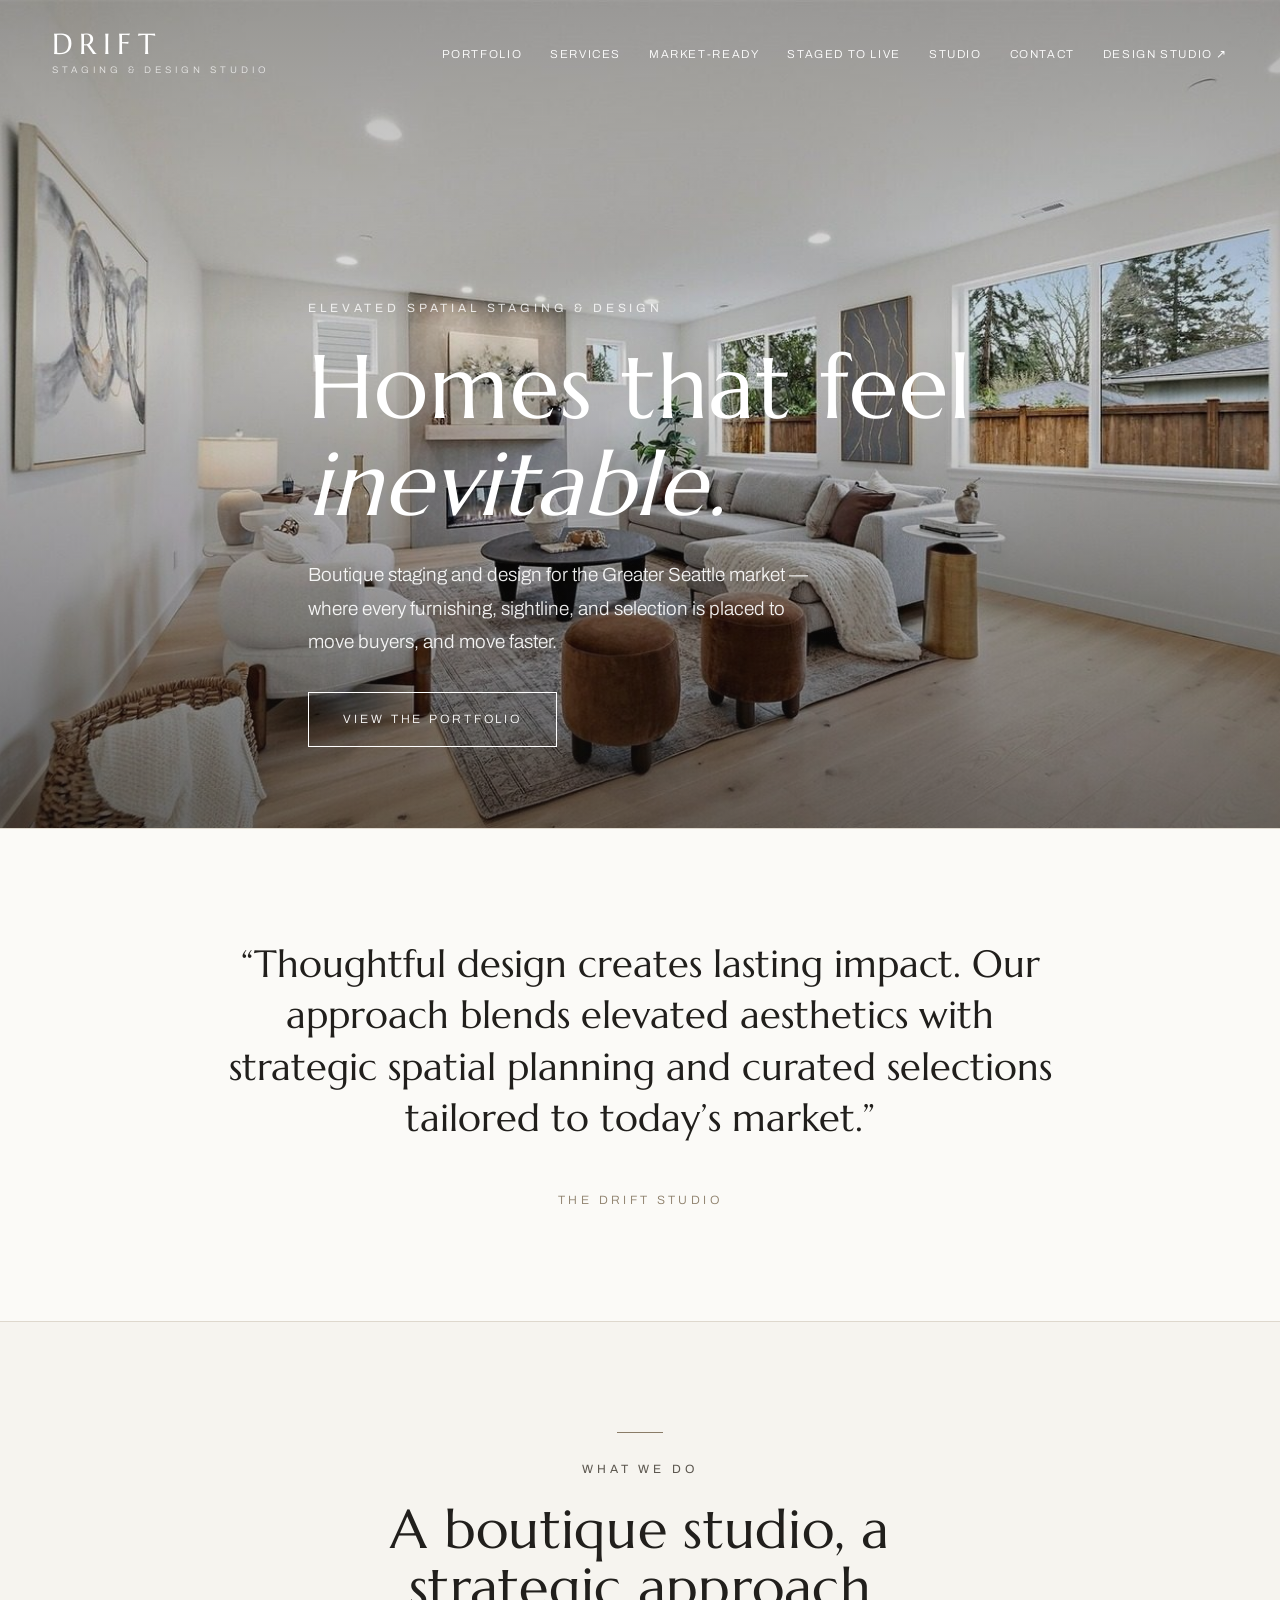
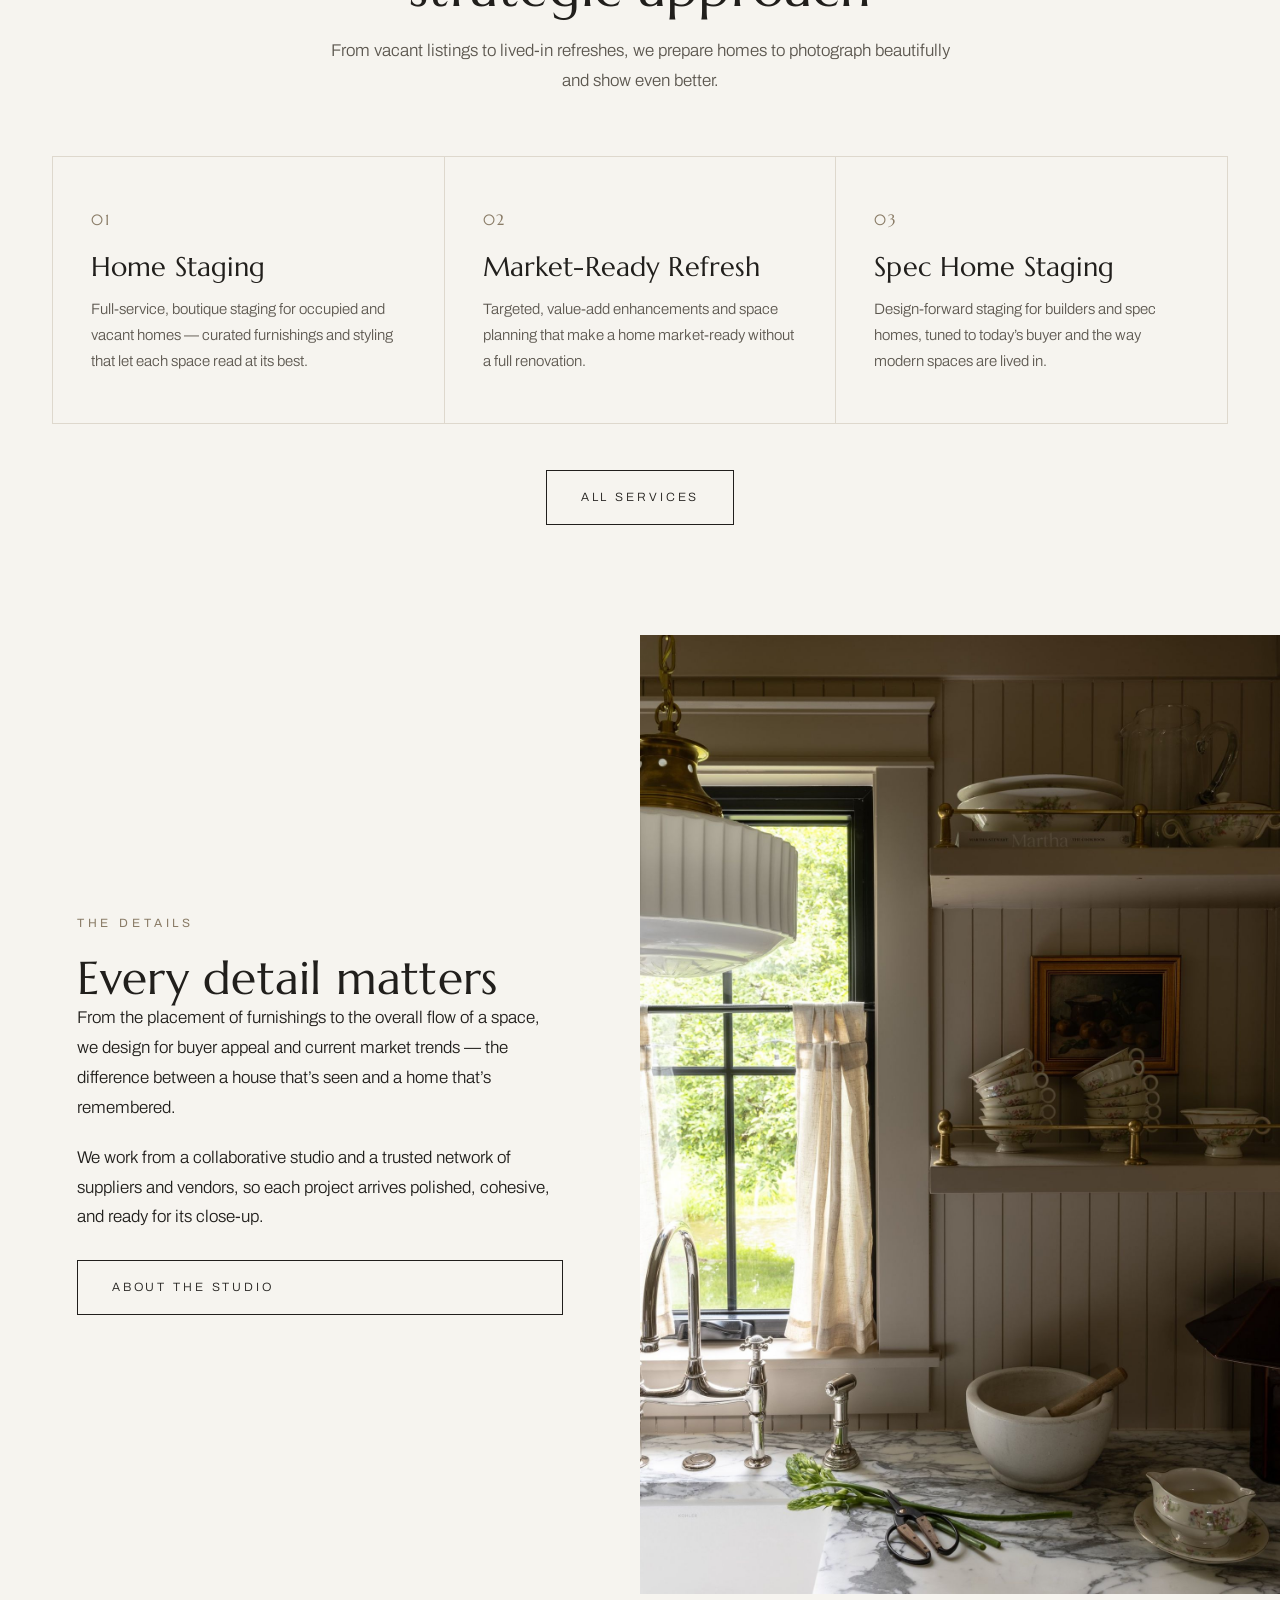
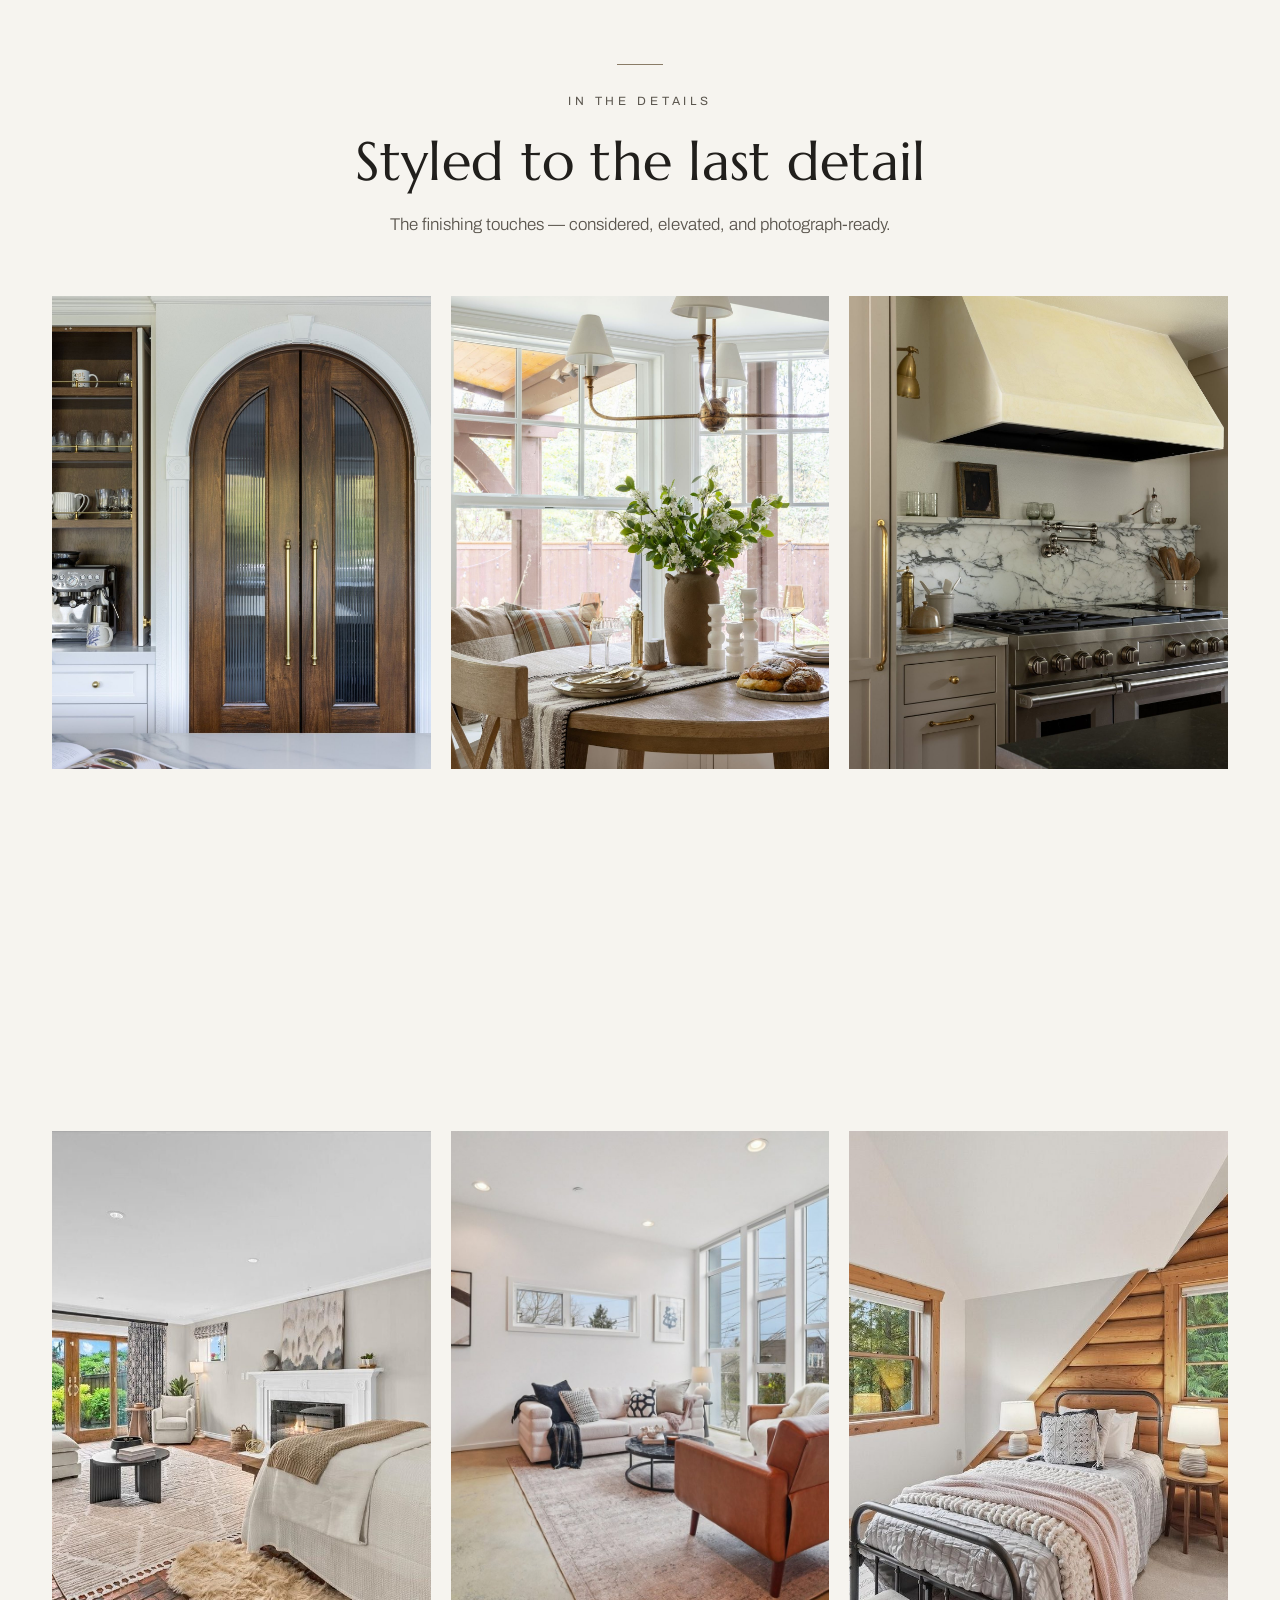
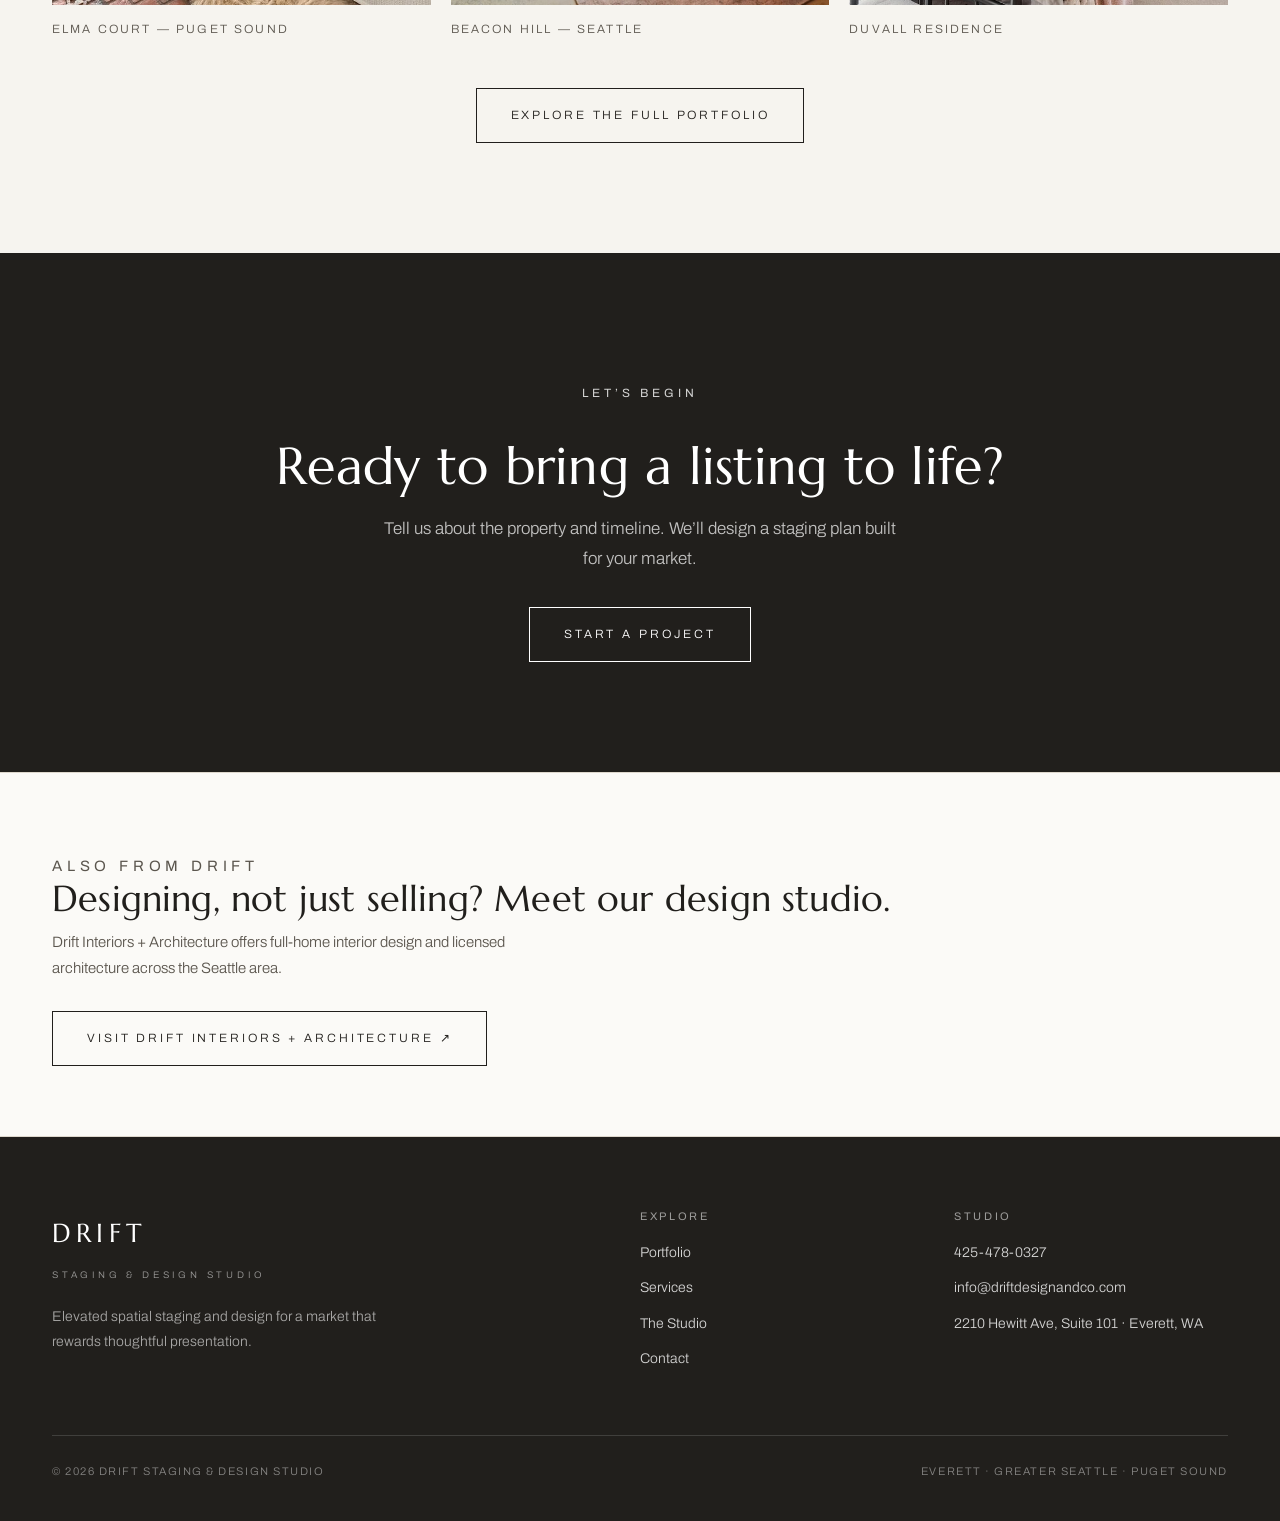
==== index.html @ a352042c "Add full staging site" ====
<!DOCTYPE html>
<html lang="en">
<head>
<meta charset="utf-8">
<meta name="viewport" content="width=device-width, initial-scale=1">
<title>Drift Staging &amp; Design Studio &mdash; Elevated Spatial Staging &amp; Design</title>
<meta name="description" content="Boutique home staging and design serving Everett, Greater Seattle, and the Puget Sound region.">
<link rel="canonical" href="https://www.driftdesignandco.com/index.html">
<meta name="robots" content="index, follow">
<meta name="author" content="Drift Staging & Design Studio">
<meta property="og:type" content="website">
<meta property="og:site_name" content="Drift Staging & Design Studio">
<meta property="og:title" content="Drift Staging &amp; Design Studio &mdash; Elevated Spatial Staging &amp; Design">
<meta property="og:description" content="Boutique home staging and design serving Everett, Greater Seattle, and the Puget Sound region.">
<meta property="og:url" content="https://www.driftdesignandco.com/index.html">
<meta property="og:image" content="https://www.driftdesignandco.com/assets/img/portfolio/84th-ave/84th-ave-01.jpg">
<meta name="twitter:card" content="summary_large_image">
<meta name="twitter:title" content="Drift Staging &amp; Design Studio &mdash; Elevated Spatial Staging &amp; Design">
<meta name="twitter:description" content="Boutique home staging and design serving Everett, Greater Seattle, and the Puget Sound region.">
<meta name="twitter:image" content="https://www.driftdesignandco.com/assets/img/portfolio/84th-ave/84th-ave-01.jpg">
<meta name="theme-color" content="#211f1c">
<script type="application/ld+json">{"@context":"https://schema.org","@type":"ProfessionalService","name":"Drift Staging & Design Studio","alternateName":"Drift Staging","description":"Boutique home staging and market-ready design serving Everett, Greater Seattle, and the Puget Sound region.","image":"https://www.driftdesignandco.com/assets/img/portfolio/84th-ave/84th-ave-01.jpg","@id":"https://www.driftdesignandco.com","url":"https://www.driftdesignandco.com","telephone":"+1-425-478-0327","email":"info@driftdesignandco.com","address":{"@type":"PostalAddress","streetAddress":"2210 Hewitt Ave, Suite 101","addressLocality":"Everett","addressRegion":"WA","postalCode":"98201","addressCountry":"US"},"areaServed":["Everett","Seattle","Bellevue","Snohomish County","King County","Puget Sound"],"knowsAbout":["home staging","vacant staging","occupied staging","spec home staging","market-ready refresh","real estate staging"],"priceRange":"$$"}</script>
<link rel="preconnect" href="https://fonts.googleapis.com"><link rel="preconnect" href="https://fonts.gstatic.com" crossorigin><link href="https://fonts.googleapis.com/css2?family=Marcellus&family=Archivo:wght@300;400;500;600&display=swap" rel="stylesheet">
<link rel="stylesheet" href="assets/css/style.css">
</head>
<body>
<header class="site-header on-dark">
  <div class="wrap">
    <a class="brand" href="index.html">
      <span class="mark">Drift</span>
      <span class="sub">Staging &amp; Design Studio</span>
    </a>
    <button class="nav-toggle" onclick="document.querySelector('nav.main').classList.toggle('show')">Menu</button>
    <nav class="main">
      <a href="portfolio.html">Portfolio</a>
      <a href="services.html">Services</a>
      <a href="market-ready.html">Market-Ready</a>
      <a href="staged-to-live.html">Staged to Live</a>
      <a href="about.html">Studio</a>
      <a href="contact.html">Contact</a>
      <a href="https://www.drift-ia.com" target="_blank" rel="noopener">Design Studio &nearr;</a>
    </nav>
  </div>
</header>

<section class="hero">
  <div class="bg"><img src="assets/img/portfolio/84th-ave/84th-ave-01.jpg" alt="Elevated staged living room"></div>
  <div class="wrap inner">
    <p class="eyebrow light reveal">Elevated Spatial Staging &amp; Design</p>
    <h1 class="reveal">Homes that feel<br><em>inevitable.</em></h1>
    <p class="lede reveal">Boutique staging and design for the Greater Seattle market — where every furnishing, sightline, and selection is placed to move buyers, and move faster.</p>
    <div class="reveal" style="margin-top:34px;">
      <a class="btn light" href="portfolio.html">View the Portfolio</a>
    </div>
  </div>
</section>

<section class="statement pad">
  <div class="wrap">
    <p class="reveal" data-cms="statement">&ldquo;Thoughtful design creates lasting impact. Our approach blends elevated aesthetics with strategic spatial planning and curated selections tailored to today&rsquo;s market.&rdquo;</p>
    <div class="sig reveal">The Drift Studio</div>
  </div>
</section>

<section class="pad">
  <div class="wrap">
    <div class="section-head center reveal">
      <hr class="rule">
      <p class="eyebrow">What We Do</p>
      <h2>A boutique studio, a strategic approach</h2>
      <p>From vacant listings to lived-in refreshes, we prepare homes to photograph beautifully and show even better.</p>
    </div>
    <div class="svc-grid reveal">
      <div class="svc-card">
        <span class="num">01</span>
        <h3>Home Staging</h3>
        <p>Full-service, boutique staging for occupied and vacant homes — curated furnishings and styling that let each space read at its best.</p>
      </div>
      <div class="svc-card">
        <span class="num">02</span>
        <h3>Market-Ready Refresh</h3>
        <p>Targeted, value-add enhancements and space planning that make a home market-ready without a full renovation.</p>
      </div>
      <div class="svc-card">
        <span class="num">03</span>
        <h3>Spec Home Staging</h3>
        <p>Design-forward staging for builders and spec homes, tuned to today&rsquo;s buyer and the way modern spaces are lived in.</p>
      </div>
    </div>
    <div class="center reveal" style="margin-top:46px;"><a class="btn" href="services.html">All Services</a></div>
  </div>
</section>

<section class="split reverse">
  <div class="media"><img src="assets/img/vignettes/sycamore-shelf.jpg" alt="Styled interior detail"></div>
  <div class="body reveal">
    <p class="eyebrow">The Details</p>
    <h2>Every detail matters</h2>
    <p>From the placement of furnishings to the overall flow of a space, we design for buyer appeal and current market trends — the difference between a house that&rsquo;s seen and a home that&rsquo;s remembered.</p>
    <p>We work from a collaborative studio and a trusted network of suppliers and vendors, so each project arrives polished, cohesive, and ready for its close-up.</p>
    <a class="btn" href="about.html" style="margin-top:8px;">About the Studio</a>
  </div>
</section>

<section class="pad-sm">
  <div class="wrap">
    <div class="section-head center reveal">
      <hr class="rule">
      <p class="eyebrow">In the Details</p>
      <h2>Styled to the last detail</h2>
      <p>The finishing touches — considered, elevated, and photograph-ready.</p>
    </div>
    <div class="trio">
      <figure class="reveal"><img src="assets/img/vignettes/sammamish-cabinet.jpg" alt="Styled cabinetry vignette"></figure>
      <figure class="reveal"><img src="assets/img/vignettes/strauss-nook.jpg" alt="Styled dining vignette"></figure>
      <figure class="reveal"><img src="assets/img/vignettes/sycamore-range.jpg" alt="Kitchen detail vignette"></figure>
    </div>
  </div>
</section>

<section class="pad">
  <div class="wrap">
    <div class="section-head center reveal">
      <hr class="rule">
      <p class="eyebrow">Selected Work</p>
      <h2>Recent transformations</h2>
    </div>
    <div class="trio">
      <figure class="reveal"><img src="assets/img/portfolio/elma-court/elma-court-01.jpg" alt="Elma Court"><figcaption>Elma Court &mdash; Puget Sound</figcaption></figure>
      <figure class="reveal"><img src="assets/img/portfolio/beacon-hill/beacon-hill-03.jpg" alt="Beacon Hill"><figcaption>Beacon Hill &mdash; Seattle</figcaption></figure>
      <figure class="reveal"><img src="assets/img/portfolio/duvall/duvall-01.jpg" alt="Duvall Residence"><figcaption>Duvall Residence</figcaption></figure>
    </div>
    <div class="center reveal" style="margin-top:48px;"><a class="btn" href="portfolio.html">Explore the Full Portfolio</a></div>
  </div>
</section>

<section class="cta pad">
  <div class="wrap">
    <p class="eyebrow light reveal">Let&rsquo;s Begin</p>
    <h2 class="reveal">Ready to bring a listing to life?</h2>
    <p class="reveal">Tell us about the property and timeline. We&rsquo;ll design a staging plan built for your market.</p>
    <div class="reveal"><a class="btn light" href="contact.html">Start a Project</a></div>
  </div>
</section>

<section class="crosslink pad-sm">
  <div class="wrap">
    <div class="txt">
      <p class="eyebrow">Also from Drift</p>
      <h3>Designing, not just selling? Meet our design studio.</h3>
      <p>Drift Interiors + Architecture offers full-home interior design and licensed architecture across the Seattle area.</p>
    </div>
    <a class="btn" href="https://www.drift-ia.com" target="_blank" rel="noopener">Visit Drift Interiors + Architecture &nearr;</a>
  </div>
</section>
<footer class="site-footer">
  <div class="wrap">
    <div class="cols">
      <div>
        <div class="mark">Drift</div>
        <div class="sub">Staging &amp; Design Studio</div>
        <p style="margin-top:22px;max-width:340px;font-size:14px;color:rgba(255,255,255,.6);">
          Elevated spatial staging and design for a market that rewards thoughtful presentation.</p>
        <div class="footer-social">
          <a data-social="instagram" href="#" target="_blank" rel="noopener" hidden>Instagram</a>
          <a data-social="facebook" href="#" target="_blank" rel="noopener" hidden>Facebook</a>
          <a data-social="pinterest" href="#" target="_blank" rel="noopener" hidden>Pinterest</a>
          <a data-social="houzz" href="#" target="_blank" rel="noopener" hidden>Houzz</a>
          <a data-social="linkedin" href="#" target="_blank" rel="noopener" hidden>LinkedIn</a>
        </div>
      </div>
      <div>
        <h4>Explore</h4>
        <a href="portfolio.html">Portfolio</a>
        <a href="services.html">Services</a>
        <a href="about.html">The Studio</a>
        <a href="contact.html">Contact</a>
      </div>
      <div>
        <h4>Studio</h4>
        <a data-cms="phone" href="tel:4254780327">425-478-0327</a>
        <a data-cms="email" href="mailto:info@driftdesignandco.com">info@driftdesignandco.com</a>
        <a href="contact.html">2210 Hewitt Ave, Suite 101 &middot; Everett, WA</a>
      </div>
    </div>
    <div class="bottom">
      <span>&copy; 2026 Drift Staging &amp; Design Studio</span>
      <span>Everett &middot; Greater Seattle &middot; Puget Sound</span>
    </div>
  </div>
</footer>
<script src="assets/js/app.js" defer></script>
<script src="https://identity.netlify.com/v1/netlify-identity-widget.js"></script>
<script>if(window.netlifyIdentity){netlifyIdentity.on("init",function(u){if(!u){netlifyIdentity.on("login",function(){document.location.href="/admin/";});}});}</script>
</body>
</html>
---- assets/css/style.css ----
/* ===========================================================
   Drift Staging & Design Studio — editorial minimal
   =========================================================== */
:root{
  --bg:#f6f4ef;
  --paper:#fbfaf7;
  --ink:#211f1c;
  --ink-soft:#5b564e;
  --line:#ded8cd;
  --accent:#8a7c67;      /* warm taupe */
  --accent-deep:#6f6357;
  --maxw:1240px;
  --serif:"Marcellus", Georgia, "Times New Roman", serif;
  --sans:"Archivo", "Helvetica Neue", Arial, sans-serif;
}
*{box-sizing:border-box;}
html{scroll-behavior:smooth;}
body{
  margin:0;
  background:var(--bg);
  color:var(--ink);
  font-family:var(--sans);
  font-size:17px;
  line-height:1.75;
  font-weight:300;
  -webkit-font-smoothing:antialiased;
  text-rendering:optimizeLegibility;
}
img{max-width:100%;display:block;}
a{color:inherit;text-decoration:none;transition:color .25s ease,opacity .25s ease;}
h1,h2,h3,h4{font-family:var(--serif);font-weight:400;line-height:1.08;letter-spacing:.005em;margin:0;}
p{margin:0 0 1.2em;}
.wrap{max-width:var(--maxw);margin:0 auto;padding:0 32px;}
.eyebrow{
  font-family:var(--sans);
  font-size:12px;
  letter-spacing:.32em;
  text-transform:uppercase;
  font-weight:400;
  color:var(--accent);
  margin:0 0 20px;
}
.eyebrow.light{color:rgba(255,255,255,.8);}

/* ---------- Header / nav ---------- */
.site-header{
  position:absolute;top:0;left:0;right:0;z-index:40;
}
.site-header .wrap{
  display:flex;align-items:center;justify-content:space-between;
  padding-top:30px;padding-bottom:30px;
}
.brand{display:flex;flex-direction:column;line-height:1;}
.brand .mark{font-family:var(--serif);font-size:29px;letter-spacing:.22em;text-transform:uppercase;}
.brand .sub{font-family:var(--sans);font-size:9.5px;letter-spacing:.42em;text-transform:uppercase;margin-top:7px;color:var(--ink-soft);}
nav.main a{
  font-size:11.5px;letter-spacing:.14em;text-transform:uppercase;
  margin-left:24px;color:var(--ink);position:relative;padding-bottom:3px;
}
nav.main a:hover{color:var(--accent);}
nav.main a.active:after{
  content:"";position:absolute;left:0;bottom:-2px;width:100%;height:1px;background:var(--accent);
}
.nav-toggle{display:none;background:none;border:0;cursor:pointer;font-size:12px;letter-spacing:.2em;text-transform:uppercase;}

/* header variant on light pages */
.site-header.on-light .brand .mark,
.site-header.on-light nav.main a{color:var(--ink);}

/* header over dark hero */
.site-header.on-dark .brand .mark,
.site-header.on-dark .brand .sub,
.site-header.on-dark nav.main a,
.site-header.on-dark .nav-toggle{color:#fff;}
.site-header.on-dark .brand .sub{color:rgba(255,255,255,.75);}
.site-header.on-dark nav.main a:hover{color:#fff;opacity:.7;}

/* ---------- Hero ---------- */
.hero{position:relative;min-height:92vh;display:flex;align-items:flex-end;color:#fff;overflow:hidden;}
.hero .bg{position:absolute;inset:0;}
.hero .bg img{width:100%;height:100%;object-fit:cover;}
.hero .bg:after{content:"";position:absolute;inset:0;background:linear-gradient(180deg,rgba(20,18,16,.32) 0%,rgba(20,18,16,.12) 40%,rgba(20,18,16,.55) 100%);}
.hero .inner{position:relative;z-index:2;padding-bottom:9vh;max-width:840px;}
.hero h1{font-size:clamp(44px,7vw,92px);font-weight:300;letter-spacing:.01em;}
.hero h1 em{font-style:italic;}
.hero .lede{font-size:clamp(16px,1.6vw,19px);font-weight:300;max-width:520px;margin-top:26px;color:rgba(255,255,255,.92);}

/* page hero (interior pages) */
.page-hero{padding:190px 0 70px;text-align:center;}
.page-hero h1{font-size:clamp(40px,6vw,74px);font-weight:300;}
.page-hero p{max-width:600px;margin:22px auto 0;color:var(--ink-soft);}

/* ---------- Buttons ---------- */
.btn{
  display:inline-block;font-family:var(--sans);font-size:12px;letter-spacing:.24em;text-transform:uppercase;
  padding:16px 34px;border:1px solid var(--ink);color:var(--ink);background:transparent;cursor:pointer;
}
.btn:hover{background:var(--ink);color:var(--bg);}
.btn.light{border-color:#fff;color:#fff;}
.btn.light:hover{background:#fff;color:var(--ink);}
.btn.solid{background:var(--ink);color:var(--bg);}
.btn.solid:hover{background:var(--accent);border-color:var(--accent);}

/* ---------- Sections ---------- */
section{position:relative;}
.pad{padding:110px 0;}
.pad-sm{padding:70px 0;}
.center{text-align:center;}
.section-head{max-width:640px;}
.section-head.center{margin:0 auto;}
.section-head h2{font-size:clamp(32px,4.4vw,54px);font-weight:300;}
.section-head p{margin-top:20px;color:var(--ink-soft);}
.rule{width:46px;height:1px;background:var(--accent);border:0;margin:0 0 26px;}
.center .rule{margin-left:auto;margin-right:auto;}

/* statement band */
.statement{background:var(--paper);border-top:1px solid var(--line);border-bottom:1px solid var(--line);}
.statement .wrap{max-width:900px;text-align:center;}
.statement p{font-family:var(--serif);font-size:clamp(24px,3.2vw,38px);line-height:1.35;font-weight:300;color:var(--ink);}
.statement .sig{font-family:var(--sans);font-size:12px;letter-spacing:.28em;text-transform:uppercase;color:var(--accent);margin-top:28px;}

/* services grid */
.svc-grid{display:grid;grid-template-columns:repeat(3,1fr);gap:1px;background:var(--line);border:1px solid var(--line);margin-top:60px;}
.svc-card{background:var(--bg);padding:48px 38px;}
.svc-card .num{font-family:var(--serif);font-size:15px;color:var(--accent);letter-spacing:.1em;}
.svc-card h3{font-size:27px;margin:18px 0 14px;font-weight:400;}
.svc-card p{font-size:15px;color:var(--ink-soft);margin:0;}

/* feature split */
.split{display:grid;grid-template-columns:1fr 1fr;gap:0;align-items:stretch;}
.split .media{overflow:hidden;min-height:520px;}
.split .media img{width:100%;height:100%;object-fit:cover;}
.split .body{display:flex;flex-direction:column;justify-content:center;padding:80px clamp(32px,6vw,96px);}
.split.reverse .media{order:2;}
.split .body h2{font-size:clamp(30px,3.8vw,46px);font-weight:300;}

/* featured 3-up */
.trio{display:grid;grid-template-columns:repeat(3,1fr);gap:20px;margin-top:56px;}
.trio figure{margin:0;overflow:hidden;}
.trio figure img{width:100%;aspect-ratio:4/5;object-fit:cover;transition:transform 1s ease;}
.trio figure:hover img{transform:scale(1.05);}
.trio figcaption{font-size:12px;letter-spacing:.18em;text-transform:uppercase;color:var(--ink-soft);margin-top:14px;}

/* CTA band */
.cta{background:var(--ink);color:#fff;text-align:center;}
.cta h2{font-size:clamp(30px,4.2vw,52px);font-weight:300;color:#fff;}
.cta p{color:rgba(255,255,255,.72);max-width:520px;margin:20px auto 34px;}

/* ---------- Portfolio ---------- */
.project{margin-bottom:96px;}
.project-head{display:flex;align-items:baseline;justify-content:space-between;border-bottom:1px solid var(--line);padding-bottom:18px;margin-bottom:26px;flex-wrap:wrap;gap:8px;}
.project-head h3{font-size:clamp(26px,3.2vw,40px);font-weight:400;}
.project-head .loc{font-size:12px;letter-spacing:.22em;text-transform:uppercase;color:var(--accent);}
.grid-gallery{display:grid;grid-template-columns:repeat(12,1fr);gap:16px;}
.grid-gallery .tile{overflow:hidden;cursor:pointer;background:var(--line);}
.grid-gallery .tile img{width:100%;height:100%;object-fit:cover;transition:transform 1s ease,opacity .3s ease;}
.grid-gallery .tile:hover img{transform:scale(1.045);}
/* tile spans — varied editorial layout */
.tile.big{grid-column:span 8;aspect-ratio:16/10;}
.tile.small{grid-column:span 4;aspect-ratio:4/5;}
.tile.half{grid-column:span 6;aspect-ratio:3/2;}
.tile.third{grid-column:span 4;aspect-ratio:1/1;}
.tile.full{grid-column:span 12;aspect-ratio:16/8;}

/* lightbox */
.lb{position:fixed;inset:0;background:rgba(18,16,14,.94);display:none;align-items:center;justify-content:center;z-index:200;}
.lb.open{display:flex;}
.lb img{max-width:90vw;max-height:86vh;object-fit:contain;box-shadow:0 20px 60px rgba(0,0,0,.5);}
.lb .close,.lb .nav{position:absolute;color:#fff;background:none;border:0;cursor:pointer;font-family:var(--sans);}
.lb .close{top:26px;right:34px;font-size:13px;letter-spacing:.2em;text-transform:uppercase;}
.lb .nav{top:50%;transform:translateY(-50%);font-size:40px;padding:10px 22px;opacity:.7;}
.lb .nav:hover{opacity:1;}
.lb .prev{left:12px;}.lb .next{right:12px;}

/* ---------- About ---------- */
.values{display:grid;grid-template-columns:repeat(3,1fr);gap:52px;margin-top:64px;}
.values h3{font-size:22px;font-weight:400;margin-bottom:12px;}
.values .num{font-family:var(--serif);font-size:30px;color:var(--accent);display:block;margin-bottom:14px;}
.values p{font-size:15px;color:var(--ink-soft);margin:0;}

/* ---------- Contact ---------- */
.contact-grid{display:grid;grid-template-columns:1fr 1fr;gap:0;border:1px solid var(--line);}
.contact-grid .col{padding:64px clamp(32px,5vw,72px);}
.contact-grid .col+.col{border-left:1px solid var(--line);}
.contact-grid .media{padding:0;min-height:460px;}
.contact-grid .media img{width:100%;height:100%;object-fit:cover;}
.info-row{margin-bottom:34px;}
.info-row .label{font-size:11px;letter-spacing:.26em;text-transform:uppercase;color:var(--accent);margin-bottom:8px;}
.info-row a,.info-row div{font-size:19px;font-family:var(--serif);}
.pill-row{display:flex;gap:14px;flex-wrap:wrap;margin-top:10px;}

/* ---------- Footer ---------- */
.site-footer{background:var(--ink);color:rgba(255,255,255,.75);padding:74px 0 40px;}
.site-footer .cols{display:grid;grid-template-columns:2fr 1fr 1fr;gap:40px;padding-bottom:52px;border-bottom:1px solid rgba(255,255,255,.14);}
.site-footer .mark{font-family:var(--serif);font-size:26px;letter-spacing:.2em;text-transform:uppercase;color:#fff;}
.site-footer .sub{font-size:9.5px;letter-spacing:.4em;text-transform:uppercase;margin-top:10px;color:rgba(255,255,255,.55);}
.site-footer h4{font-family:var(--sans);font-size:11px;letter-spacing:.24em;text-transform:uppercase;color:rgba(255,255,255,.55);font-weight:400;margin-bottom:18px;}
.site-footer a{display:block;font-size:14px;margin-bottom:11px;color:rgba(255,255,255,.8);}
.site-footer a:hover{color:#fff;}
.site-footer .bottom{display:flex;justify-content:space-between;padding-top:26px;font-size:11px;letter-spacing:.14em;text-transform:uppercase;color:rgba(255,255,255,.45);flex-wrap:wrap;gap:10px;}

/* reveal */
.reveal{opacity:0;transform:translateY(24px);transition:opacity 1s ease,transform 1s ease;}
.reveal.in{opacity:1;transform:none;}

/* ---------- Responsive ---------- */
@media(max-width:900px){
  .svc-grid{grid-template-columns:1fr;}
  .split{grid-template-columns:1fr;}
  .split .media{min-height:340px;}
  .split.reverse .media{order:0;}
  .trio{grid-template-columns:1fr;}
  .values{grid-template-columns:1fr;gap:38px;}
  .contact-grid{grid-template-columns:1fr;}
  .contact-grid .col+.col{border-left:0;border-top:1px solid var(--line);}
  .site-footer .cols{grid-template-columns:1fr;gap:30px;}
  .tile.big,.tile.small,.tile.half,.tile.third{grid-column:span 12;aspect-ratio:3/2;}
}
@media(max-width:760px){
  nav.main{display:none;position:absolute;top:100%;left:0;right:0;background:var(--bg);flex-direction:column;padding:10px 32px 26px;box-shadow:0 20px 40px rgba(0,0,0,.08);}
  nav.main.show{display:flex;}
  nav.main a{margin:0;padding:14px 0;border-bottom:1px solid var(--line);color:var(--ink);}
  .site-header.on-dark nav.main a{color:var(--ink);}
  .nav-toggle{display:block;}
  .wrap{padding:0 22px;}
  .pad{padding:72px 0;}
}

/* cross-promo band */
.crosslink{background:var(--paper);border-top:1px solid var(--line);border-bottom:1px solid var(--line);}
.crosslink .wrap{display:flex;align-items:center;justify-content:space-between;gap:30px;flex-wrap:wrap;}
.crosslink .txt h3{font-size:clamp(24px,3vw,36px);font-weight:300;}
.crosslink .txt p{color:var(--ink-soft);margin:10px 0 0;max-width:520px;font-size:15px;}
@media(max-width:700px){.crosslink .wrap{flex-direction:column;text-align:center;align-items:center;}}

/* ---------- Lead form ---------- */
.lead-form .hp{position:absolute;left:-9999px;}
.frow{display:grid;grid-template-columns:1fr 1fr;gap:24px;}
.field{margin-bottom:24px;display:flex;flex-direction:column;}
.field label{font-family:var(--sans);font-size:11px;letter-spacing:.18em;text-transform:uppercase;color:var(--ink-soft);margin-bottom:9px;}
.field label span{color:var(--accent);}
.field input,.field select,.field textarea{
  font-family:var(--sans);font-size:15px;font-weight:300;color:var(--ink);
  background:var(--paper);border:1px solid var(--line);padding:14px 16px;width:100%;
  transition:border-color .25s ease;-webkit-appearance:none;appearance:none;border-radius:0;
}
.field input:focus,.field select:focus,.field textarea:focus{outline:none;border-color:var(--accent);}
.field textarea{resize:vertical;min-height:110px;}
.field select{background-image:url("data:image/svg+xml;utf8,<svg xmlns='http://www.w3.org/2000/svg' width='12' height='8' viewBox='0 0 12 8'><path d='M1 1l5 5 5-5' stroke='%238a7c67' stroke-width='1.4' fill='none'/></svg>");background-repeat:no-repeat;background-position:right 16px center;padding-right:40px;}
.field ::placeholder{color:#b7ad9d;}
.form-actions{display:flex;align-items:center;gap:26px;flex-wrap:wrap;margin-top:8px;}
.form-note{font-size:13px;color:var(--ink-soft);margin:0;}
.form-note a{color:var(--accent);border-bottom:1px solid var(--line);}
.form-success{text-align:center;padding:60px 20px;}
.form-success h2{font-size:clamp(28px,3.6vw,44px);font-weight:300;}
.form-success p{color:var(--ink-soft);margin-top:16px;}
@media(max-width:640px){.frow{grid-template-columns:1fr;gap:0;}}

/* footer social */
.footer-social{display:flex;gap:20px;flex-wrap:wrap;margin-top:18px;}
.footer-social a{display:inline;font-size:11px;letter-spacing:.16em;text-transform:uppercase;color:rgba(255,255,255,.7);margin:0;}
.footer-social a:hover{color:#fff;}
.footer-social a[hidden]{display:none;}

/* ---------- Staged to Live ---------- */
.steps{display:grid;grid-template-columns:repeat(5,1fr);gap:1px;background:var(--line);border:1px solid var(--line);margin-top:56px;}
.steps .step{background:var(--bg);padding:38px 26px;}
.steps .step .n{font-family:var(--serif);font-size:15px;color:var(--accent);letter-spacing:.1em;}
.steps .step h3{font-size:21px;font-weight:400;margin:14px 0 10px;}
.steps .step p{font-size:14px;color:var(--ink-soft);margin:0;line-height:1.7;}
@media(max-width:900px){.steps{grid-template-columns:1fr 1fr;}}
@media(max-width:560px){.steps{grid-template-columns:1fr;}}
.vendor-grid{display:grid;grid-template-columns:repeat(4,1fr);gap:1px;background:var(--line);border:1px solid var(--line);margin-top:48px;}
.vendor-grid span{background:var(--bg);padding:28px 18px;text-align:center;font-family:var(--serif);font-size:19px;color:var(--ink);letter-spacing:.02em;}
@media(max-width:800px){.vendor-grid{grid-template-columns:repeat(2,1fr);}}
.res-row{display:flex;gap:16px;justify-content:center;flex-wrap:wrap;margin-top:8px;}
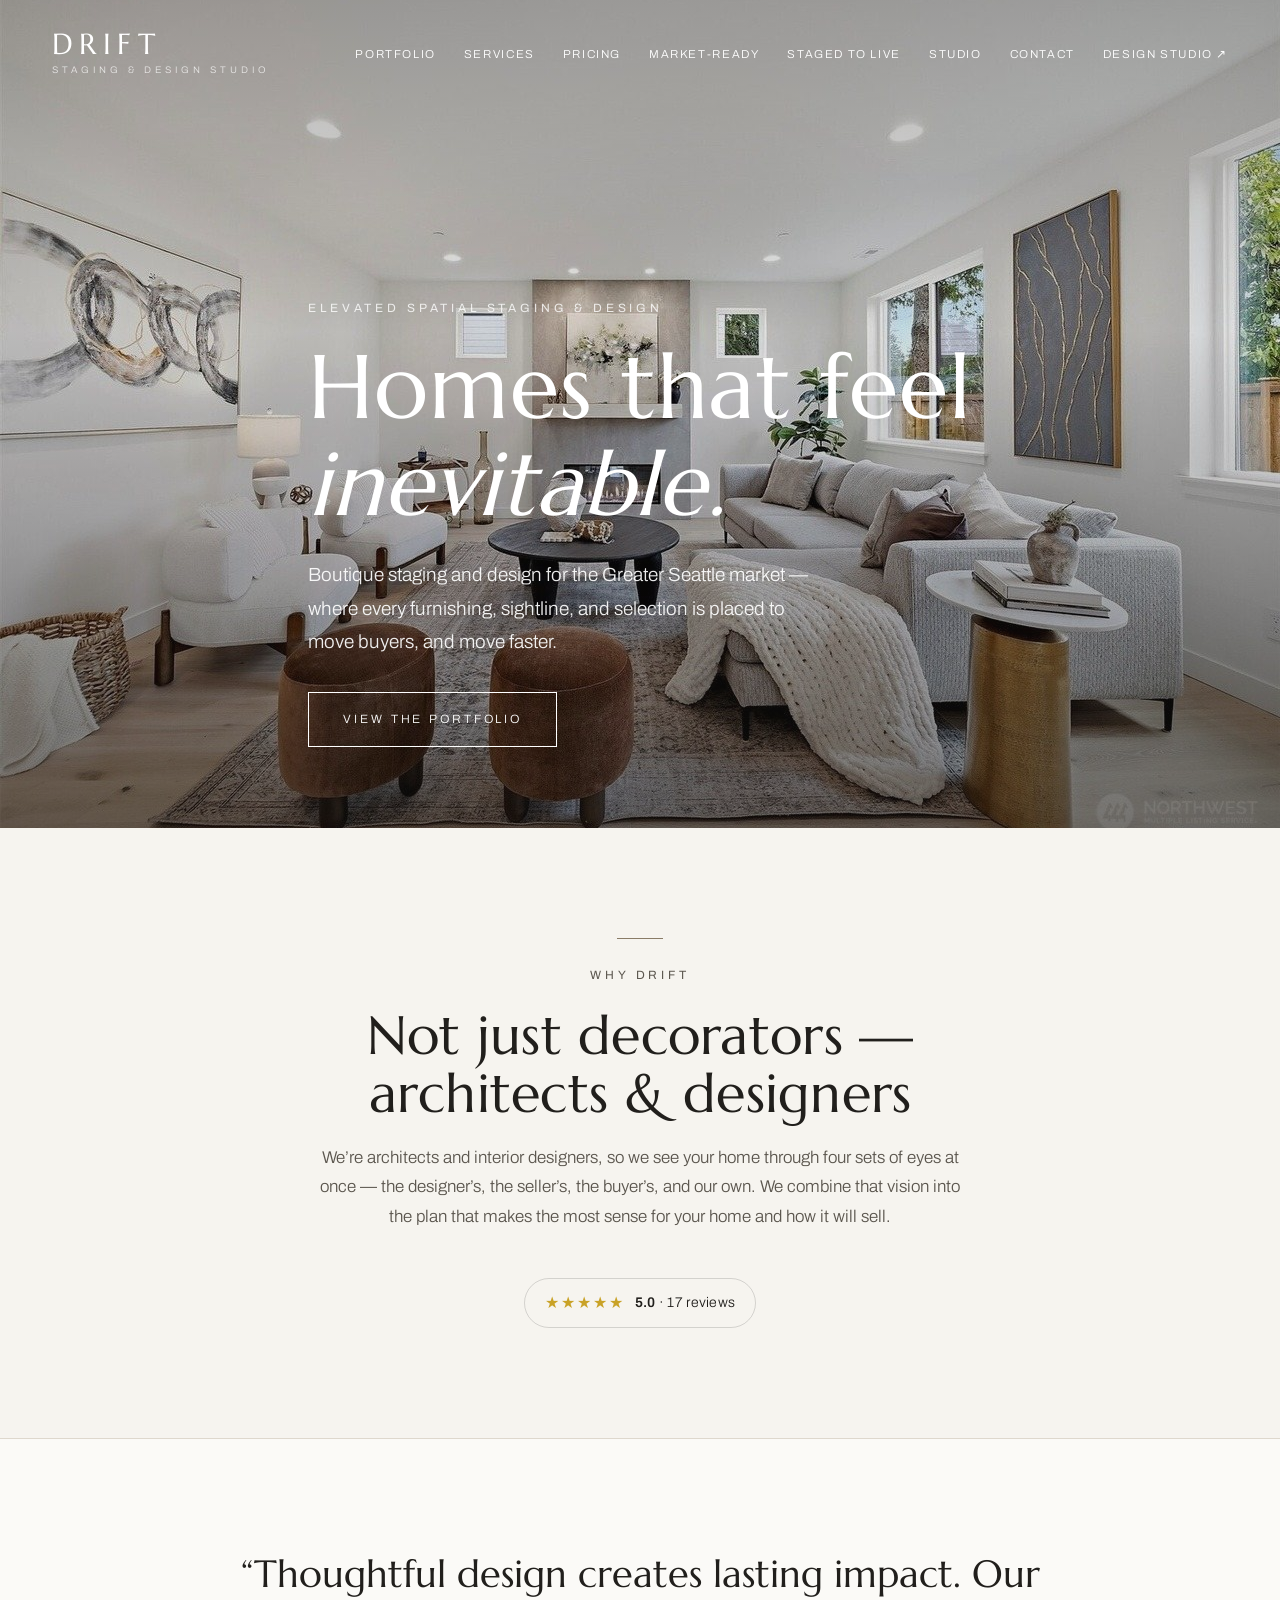
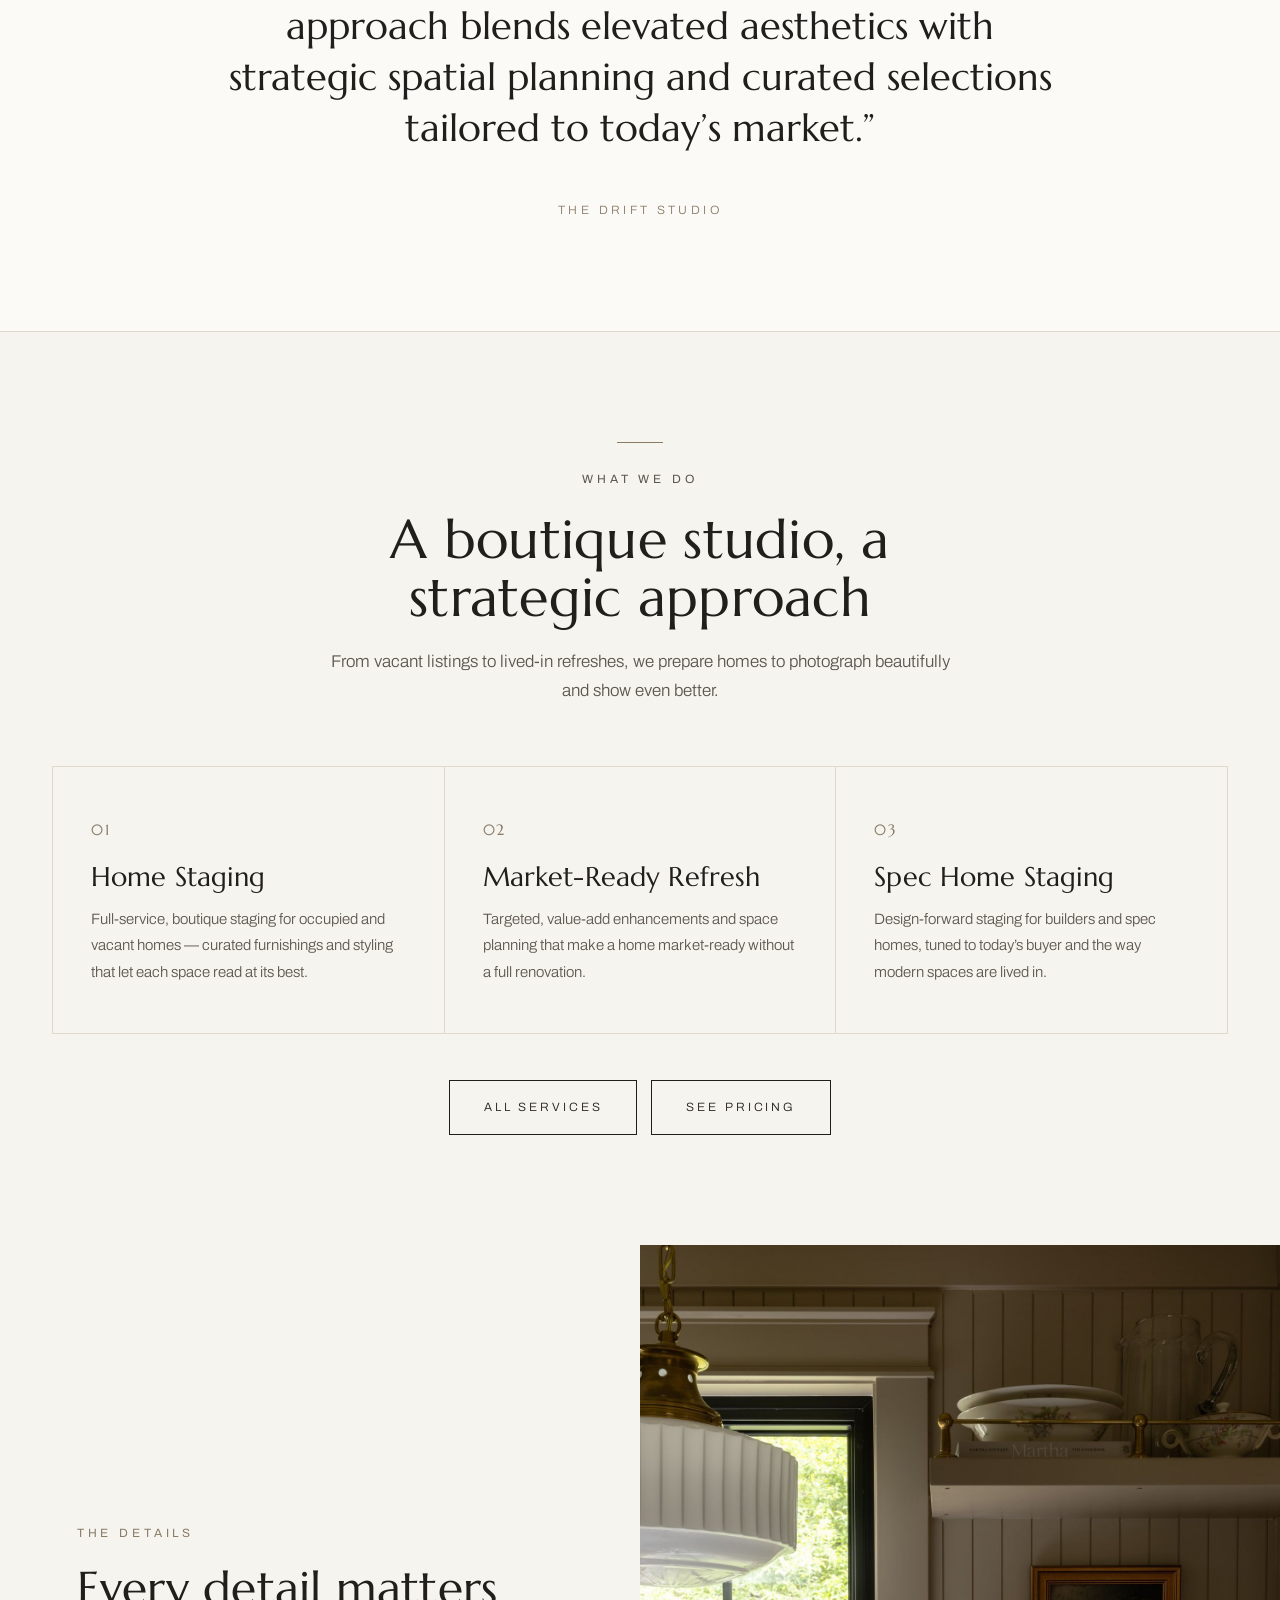
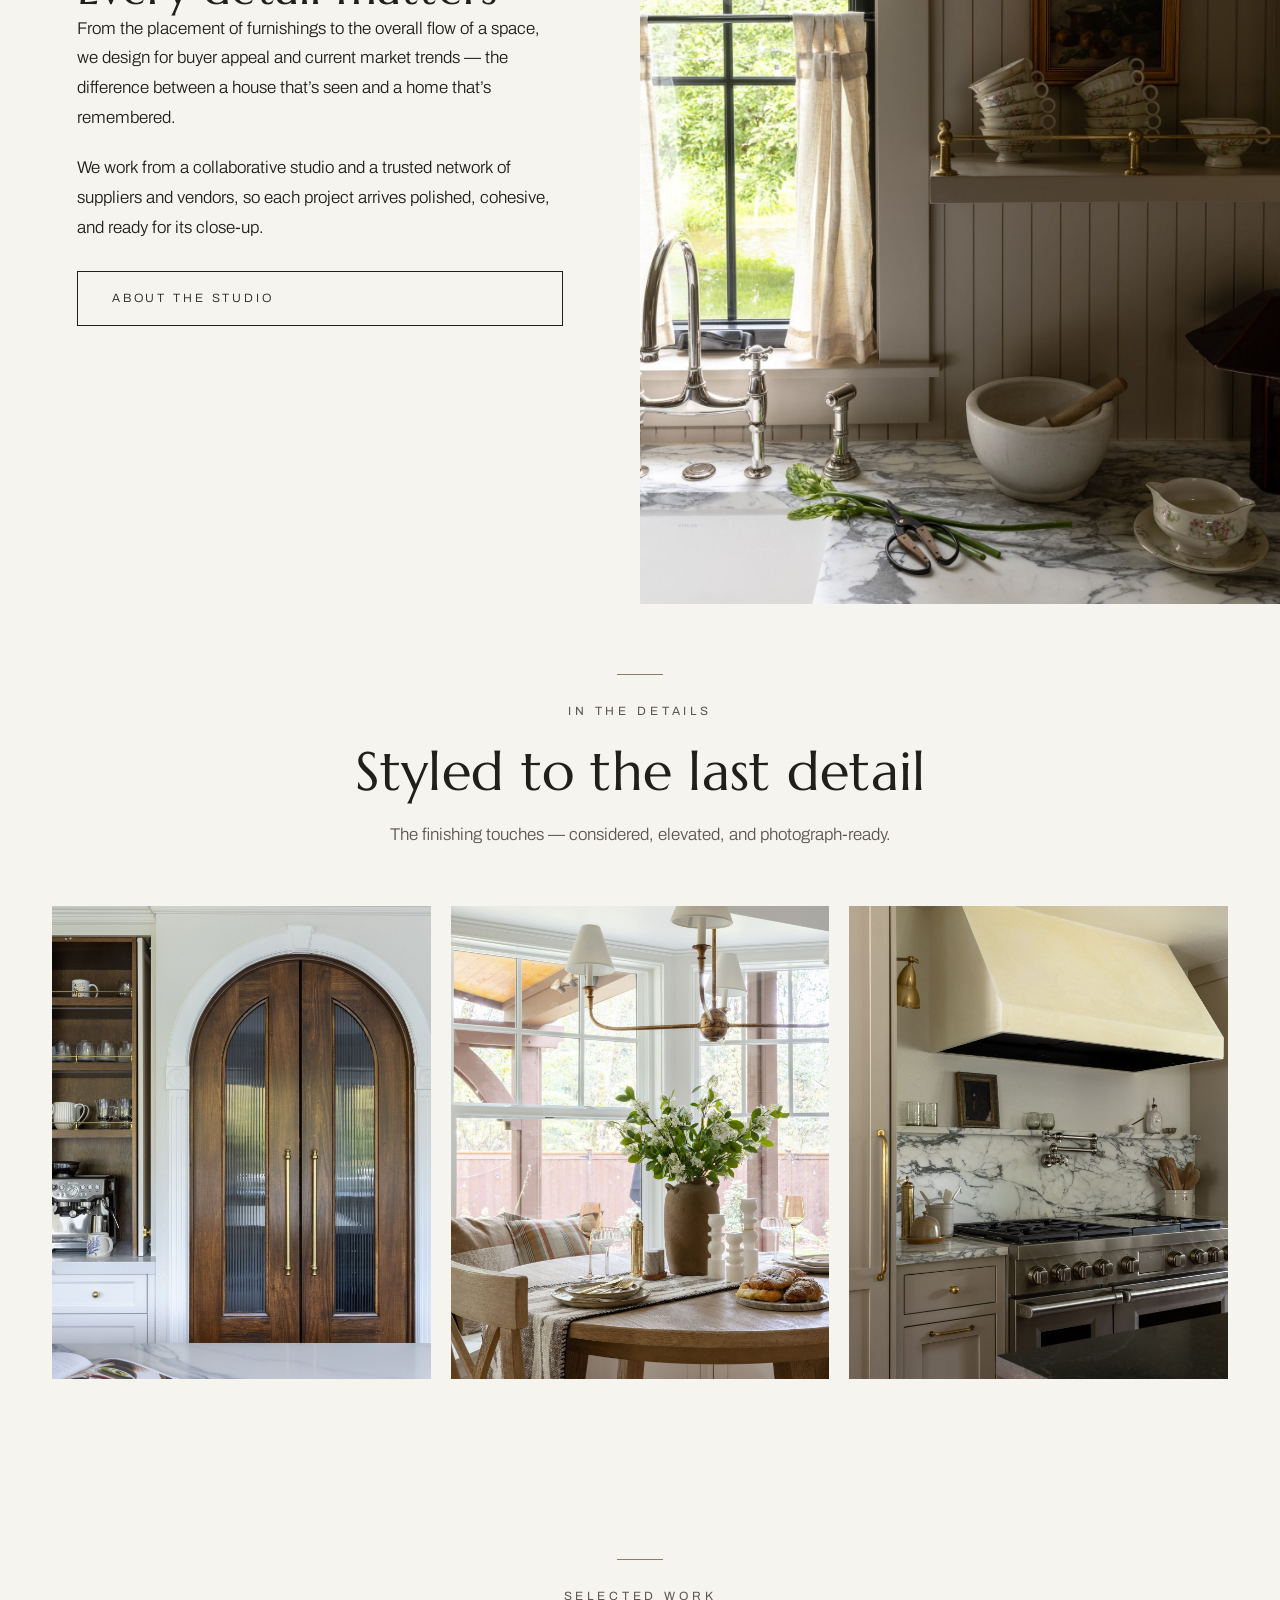
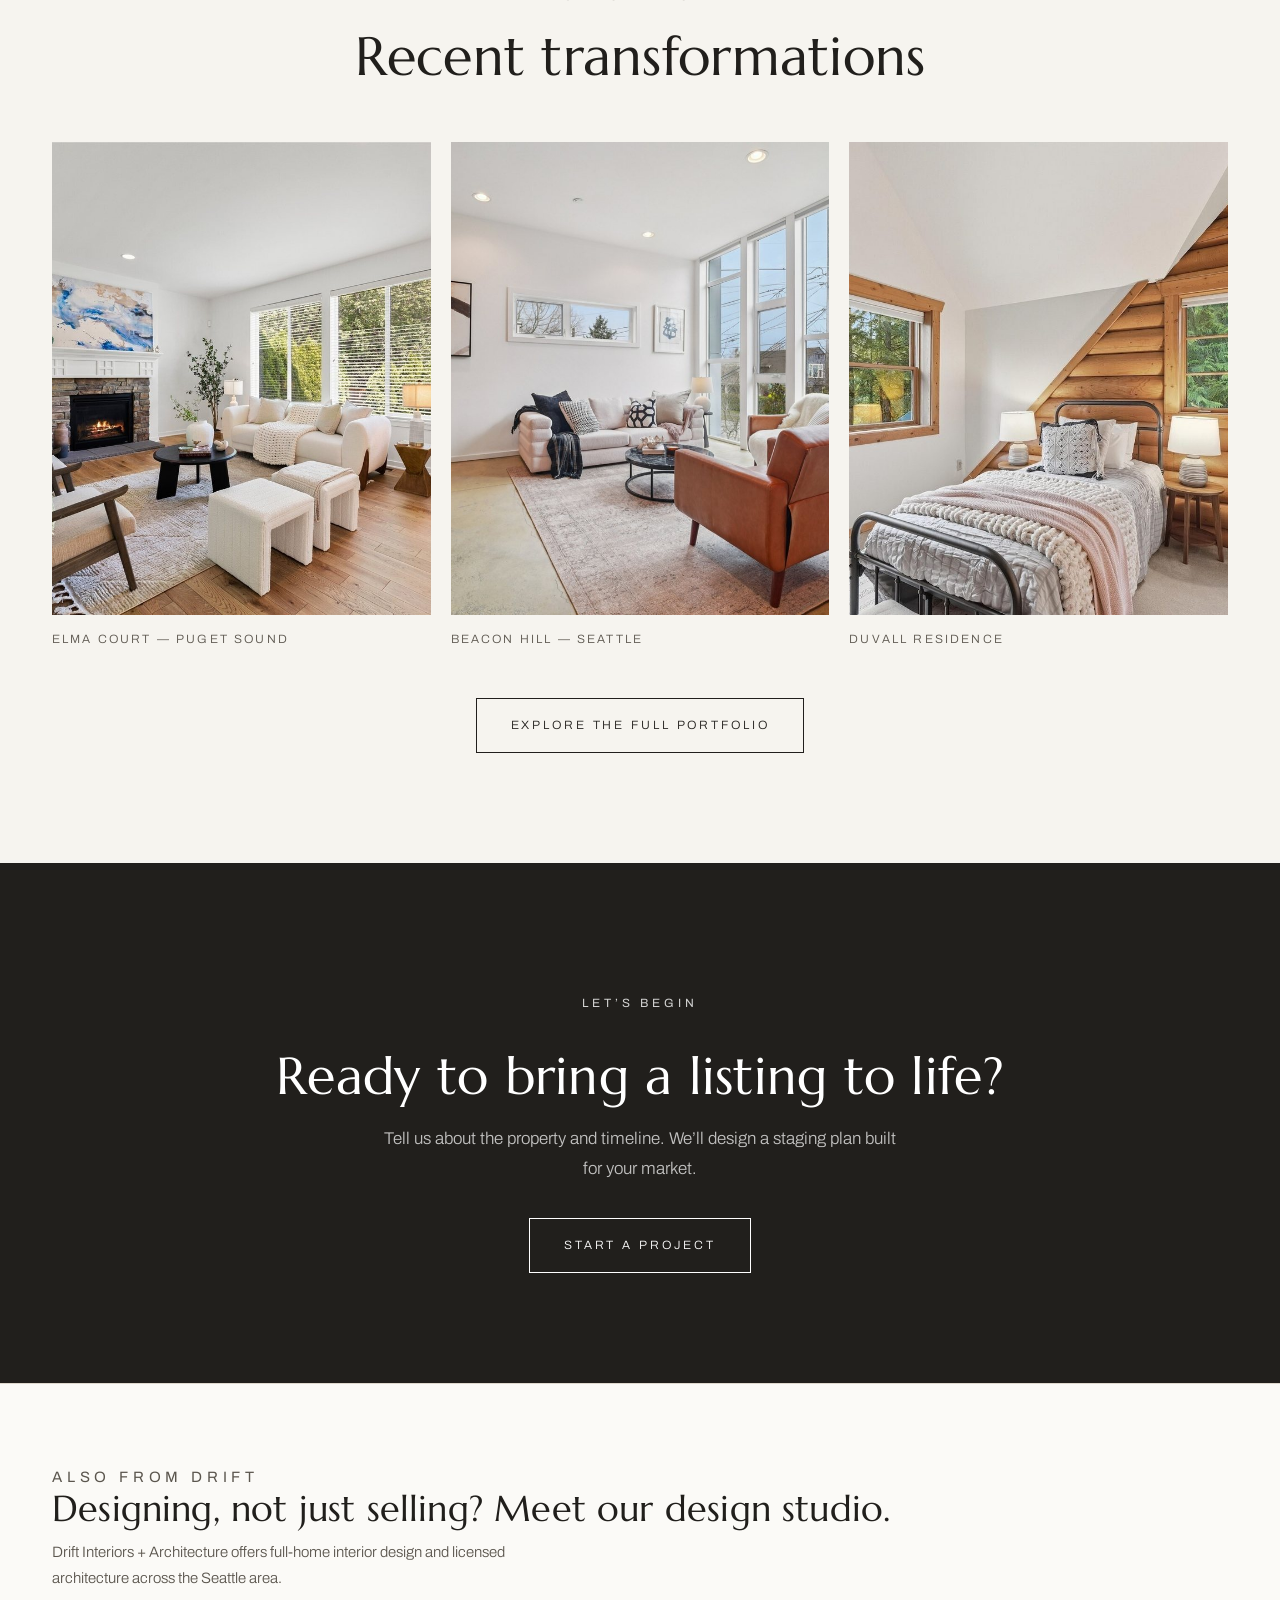
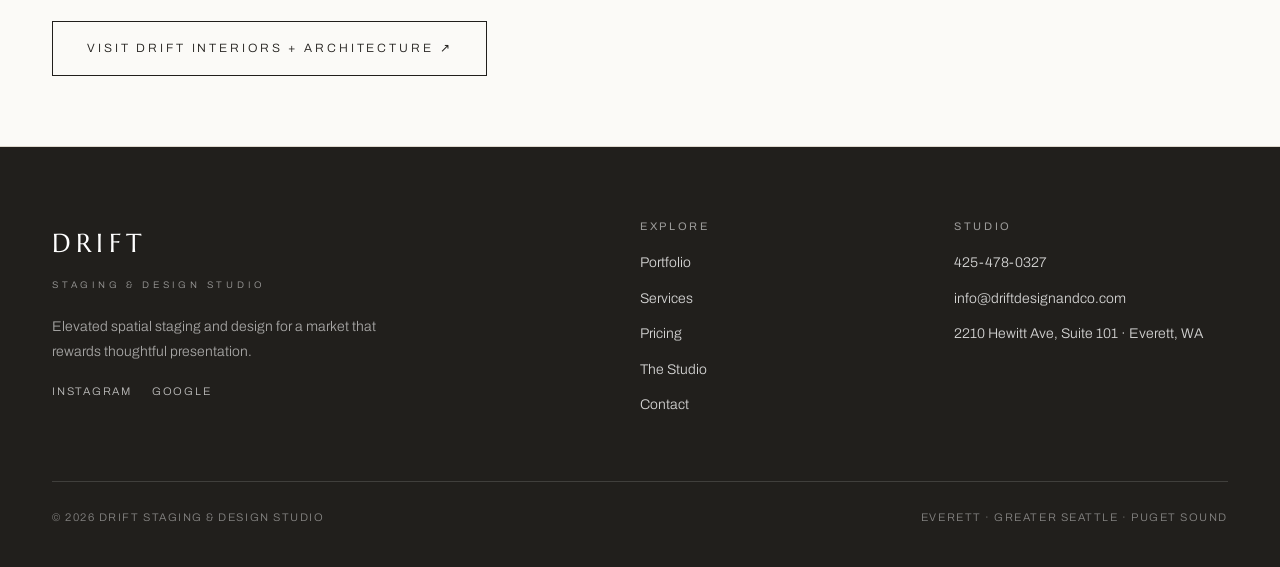
==== commit 34bf8330: "Add files via upload" ====
--- a/index.html
+++ b/index.html
@@ -22,175 +22,192 @@
 <script type="application/ld+json">{"@context":"https://schema.org","@type":"ProfessionalService","name":"Drift Staging & Design Studio","alternateName":"Drift Staging","description":"Boutique home staging and market-ready design serving Everett, Greater Seattle, and the Puget Sound region.","image":"https://www.driftdesignandco.com/assets/img/portfolio/84th-ave/84th-ave-01.jpg","@id":"https://www.driftdesignandco.com","url":"https://www.driftdesignandco.com","telephone":"+1-425-478-0327","email":"info@driftdesignandco.com","address":{"@type":"PostalAddress","streetAddress":"2210 Hewitt Ave, Suite 101","addressLocality":"Everett","addressRegion":"WA","postalCode":"98201","addressCountry":"US"},"areaServed":["Everett","Seattle","Bellevue","Snohomish County","King County","Puget Sound"],"knowsAbout":["home staging","vacant staging","occupied staging","spec home staging","market-ready refresh","real estate staging"],"priceRange":"$$"}</script>
 <link rel="preconnect" href="https://fonts.googleapis.com"><link rel="preconnect" href="https://fonts.gstatic.com" crossorigin><link href="https://fonts.googleapis.com/css2?family=Marcellus&family=Archivo:wght@300;400;500;600&display=swap" rel="stylesheet">
 <link rel="stylesheet" href="assets/css/style.css">
+<style>
+.why-drift{text-align:center;}
+.trust-badge{display:inline-flex;align-items:center;gap:10px;margin-top:26px;padding:10px 20px;border:1px solid rgba(0,0,0,.14);border-radius:100px;font-family:'Archivo',sans-serif;font-size:14px;letter-spacing:.02em;}
+.trust-badge .stars{color:#c9a227;font-size:16px;letter-spacing:2px;}
+.trust-badge strong{font-weight:600;}
+</style>
 </head>
 <body>
 <header class="site-header on-dark">
-  <div class="wrap">
-    <a class="brand" href="index.html">
-      <span class="mark">Drift</span>
-      <span class="sub">Staging &amp; Design Studio</span>
-    </a>
-    <button class="nav-toggle" onclick="document.querySelector('nav.main').classList.toggle('show')">Menu</button>
-    <nav class="main">
-      <a href="portfolio.html">Portfolio</a>
-      <a href="services.html">Services</a>
-      <a href="market-ready.html">Market-Ready</a>
-      <a href="staged-to-live.html">Staged to Live</a>
-      <a href="about.html">Studio</a>
-      <a href="contact.html">Contact</a>
-      <a href="https://www.drift-ia.com" target="_blank" rel="noopener">Design Studio &nearr;</a>
-    </nav>
-  </div>
+<div class="wrap">
+<a class="brand" href="index.html">
+<span class="mark">Drift</span>
+<span class="sub">Staging &amp; Design Studio</span>
+</a>
+<button class="nav-toggle" onclick="document.querySelector('nav.main').classList.toggle('show')">Menu</button>
+<nav class="main">
+<a href="portfolio.html">Portfolio</a>
+<a href="services.html">Services</a>
+<a href="pricing.html">Pricing</a>
+<a href="market-ready.html">Market-Ready</a>
+<a href="staged-to-live.html">Staged to Live</a>
+<a href="about.html">Studio</a>
+<a href="contact.html">Contact</a>
+<a href="https://www.drift-ia.com" target="_blank" rel="noopener">Design Studio &nearr;</a>
+</nav>
+</div>
 </header>
 
 <section class="hero">
-  <div class="bg"><img src="assets/img/portfolio/84th-ave/84th-ave-01.jpg" alt="Elevated staged living room"></div>
-  <div class="wrap inner">
-    <p class="eyebrow light reveal">Elevated Spatial Staging &amp; Design</p>
-    <h1 class="reveal">Homes that feel<br><em>inevitable.</em></h1>
-    <p class="lede reveal">Boutique staging and design for the Greater Seattle market — where every furnishing, sightline, and selection is placed to move buyers, and move faster.</p>
-    <div class="reveal" style="margin-top:34px;">
-      <a class="btn light" href="portfolio.html">View the Portfolio</a>
-    </div>
-  </div>
+<div class="bg"><img src="assets/img/portfolio/84th-ave/84th-ave-01.jpg" alt="Elevated staged living room"></div>
+<div class="wrap inner">
+<p class="eyebrow light reveal">Elevated Spatial Staging &amp; Design</p>
+<h1 class="reveal">Homes that feel<br><em>inevitable.</em></h1>
+<p class="lede reveal">Boutique staging and design for the Greater Seattle market — where every furnishing, sightline, and selection is placed to move buyers, and move faster.</p>
+<div class="reveal" style="margin-top:34px;">
+<a class="btn light" href="portfolio.html">View the Portfolio</a>
+</div>
+</div>
+</section>
+
+<section class="pad">
+<div class="wrap">
+<div class="section-head center reveal why-drift">
+<hr class="rule">
+<p class="eyebrow">Why Drift</p>
+<h2>Not just decorators &mdash; architects &amp; designers</h2>
+<p>We&rsquo;re architects and interior designers, so we see your home through four sets of eyes at once &mdash; the designer&rsquo;s, the seller&rsquo;s, the buyer&rsquo;s, and our own. We combine that vision into the plan that makes the most sense for your home and how it will sell.</p>
+<div class="trust-badge"><span class="stars">&#9733;&#9733;&#9733;&#9733;&#9733;</span> <span><strong>5.0</strong> &middot; 17 reviews</span></div>
+</div>
+</div>
 </section>
 
 <section class="statement pad">
-  <div class="wrap">
-    <p class="reveal" data-cms="statement">&ldquo;Thoughtful design creates lasting impact. Our approach blends elevated aesthetics with strategic spatial planning and curated selections tailored to today&rsquo;s market.&rdquo;</p>
-    <div class="sig reveal">The Drift Studio</div>
-  </div>
+<div class="wrap">
+<p class="reveal" data-cms="statement">&ldquo;Thoughtful design creates lasting impact. Our approach blends elevated aesthetics with strategic spatial planning and curated selections tailored to today&rsquo;s market.&rdquo;</p>
+<div class="sig reveal">The Drift Studio</div>
+</div>
 </section>
 
 <section class="pad">
-  <div class="wrap">
-    <div class="section-head center reveal">
-      <hr class="rule">
-      <p class="eyebrow">What We Do</p>
-      <h2>A boutique studio, a strategic approach</h2>
-      <p>From vacant listings to lived-in refreshes, we prepare homes to photograph beautifully and show even better.</p>
-    </div>
-    <div class="svc-grid reveal">
-      <div class="svc-card">
-        <span class="num">01</span>
-        <h3>Home Staging</h3>
-        <p>Full-service, boutique staging for occupied and vacant homes — curated furnishings and styling that let each space read at its best.</p>
-      </div>
-      <div class="svc-card">
-        <span class="num">02</span>
-        <h3>Market-Ready Refresh</h3>
-        <p>Targeted, value-add enhancements and space planning that make a home market-ready without a full renovation.</p>
-      </div>
-      <div class="svc-card">
-        <span class="num">03</span>
-        <h3>Spec Home Staging</h3>
-        <p>Design-forward staging for builders and spec homes, tuned to today&rsquo;s buyer and the way modern spaces are lived in.</p>
-      </div>
-    </div>
-    <div class="center reveal" style="margin-top:46px;"><a class="btn" href="services.html">All Services</a></div>
-  </div>
+<div class="wrap">
+<div class="section-head center reveal">
+<hr class="rule">
+<p class="eyebrow">What We Do</p>
+<h2>A boutique studio, a strategic approach</h2>
+<p>From vacant listings to lived-in refreshes, we prepare homes to photograph beautifully and show even better.</p>
+</div>
+<div class="svc-grid reveal">
+<div class="svc-card">
+<span class="num">01</span>
+<h3>Home Staging</h3>
+<p>Full-service, boutique staging for occupied and vacant homes — curated furnishings and styling that let each space read at its best.</p>
+</div>
+<div class="svc-card">
+<span class="num">02</span>
+<h3>Market-Ready Refresh</h3>
+<p>Targeted, value-add enhancements and space planning that make a home market-ready without a full renovation.</p>
+</div>
+<div class="svc-card">
+<span class="num">03</span>
+<h3>Spec Home Staging</h3>
+<p>Design-forward staging for builders and spec homes, tuned to today&rsquo;s buyer and the way modern spaces are lived in.</p>
+</div>
+</div>
+<div class="center reveal" style="margin-top:46px;"><a class="btn" href="services.html">All Services</a> <a class="btn" href="pricing.html" style="margin-left:10px;">See Pricing</a></div>
+</div>
 </section>
 
 <section class="split reverse">
-  <div class="media"><img src="assets/img/vignettes/sycamore-shelf.jpg" alt="Styled interior detail"></div>
-  <div class="body reveal">
-    <p class="eyebrow">The Details</p>
-    <h2>Every detail matters</h2>
-    <p>From the placement of furnishings to the overall flow of a space, we design for buyer appeal and current market trends — the difference between a house that&rsquo;s seen and a home that&rsquo;s remembered.</p>
-    <p>We work from a collaborative studio and a trusted network of suppliers and vendors, so each project arrives polished, cohesive, and ready for its close-up.</p>
-    <a class="btn" href="about.html" style="margin-top:8px;">About the Studio</a>
-  </div>
+<div class="media"><img src="assets/img/vignettes/sycamore-shelf.jpg" alt="Styled interior detail"></div>
+<div class="body reveal">
+<p class="eyebrow">The Details</p>
+<h2>Every detail matters</h2>
+<p>From the placement of furnishings to the overall flow of a space, we design for buyer appeal and current market trends — the difference between a house that&rsquo;s seen and a home that&rsquo;s remembered.</p>
+<p>We work from a collaborative studio and a trusted network of suppliers and vendors, so each project arrives polished, cohesive, and ready for its close-up.</p>
+<a class="btn" href="about.html" style="margin-top:8px;">About the Studio</a>
+</div>
 </section>
 
 <section class="pad-sm">
-  <div class="wrap">
-    <div class="section-head center reveal">
-      <hr class="rule">
-      <p class="eyebrow">In the Details</p>
-      <h2>Styled to the last detail</h2>
-      <p>The finishing touches — considered, elevated, and photograph-ready.</p>
-    </div>
-    <div class="trio">
-      <figure class="reveal"><img src="assets/img/vignettes/sammamish-cabinet.jpg" alt="Styled cabinetry vignette"></figure>
-      <figure class="reveal"><img src="assets/img/vignettes/strauss-nook.jpg" alt="Styled dining vignette"></figure>
-      <figure class="reveal"><img src="assets/img/vignettes/sycamore-range.jpg" alt="Kitchen detail vignette"></figure>
-    </div>
-  </div>
+<div class="wrap">
+<div class="section-head center reveal">
+<hr class="rule">
+<p class="eyebrow">In the Details</p>
+<h2>Styled to the last detail</h2>
+<p>The finishing touches — considered, elevated, and photograph-ready.</p>
+</div>
+<div class="trio">
+<figure class="reveal"><img src="assets/img/vignettes/sammamish-cabinet.jpg" alt="Styled cabinetry vignette"></figure>
+<figure class="reveal"><img src="assets/img/vignettes/strauss-nook.jpg" alt="Styled dining vignette"></figure>
+<figure class="reveal"><img src="assets/img/vignettes/sycamore-range.jpg" alt="Kitchen detail vignette"></figure>
+</div>
+</div>
 </section>
 
 <section class="pad">
-  <div class="wrap">
-    <div class="section-head center reveal">
-      <hr class="rule">
-      <p class="eyebrow">Selected Work</p>
-      <h2>Recent transformations</h2>
-    </div>
-    <div class="trio">
-      <figure class="reveal"><img src="assets/img/portfolio/elma-court/elma-court-01.jpg" alt="Elma Court"><figcaption>Elma Court &mdash; Puget Sound</figcaption></figure>
-      <figure class="reveal"><img src="assets/img/portfolio/beacon-hill/beacon-hill-03.jpg" alt="Beacon Hill"><figcaption>Beacon Hill &mdash; Seattle</figcaption></figure>
-      <figure class="reveal"><img src="assets/img/portfolio/duvall/duvall-01.jpg" alt="Duvall Residence"><figcaption>Duvall Residence</figcaption></figure>
-    </div>
-    <div class="center reveal" style="margin-top:48px;"><a class="btn" href="portfolio.html">Explore the Full Portfolio</a></div>
-  </div>
+<div class="wrap">
+<div class="section-head center reveal">
+<hr class="rule">
+<p class="eyebrow">Selected Work</p>
+<h2>Recent transformations</h2>
+</div>
+<div class="trio">
+<figure class="reveal"><img src="assets/img/portfolio/elma-court/elma-court-01.jpg" alt="Elma Court"><figcaption>Elma Court &mdash; Puget Sound</figcaption></figure>
+<figure class="reveal"><img src="assets/img/portfolio/beacon-hill/beacon-hill-03.jpg" alt="Beacon Hill"><figcaption>Beacon Hill &mdash; Seattle</figcaption></figure>
+<figure class="reveal"><img src="assets/img/portfolio/duvall/duvall-01.jpg" alt="Duvall Residence"><figcaption>Duvall Residence</figcaption></figure>
+</div>
+<div class="center reveal" style="margin-top:48px;"><a class="btn" href="portfolio.html">Explore the Full Portfolio</a></div>
+</div>
 </section>
 
 <section class="cta pad">
-  <div class="wrap">
-    <p class="eyebrow light reveal">Let&rsquo;s Begin</p>
-    <h2 class="reveal">Ready to bring a listing to life?</h2>
-    <p class="reveal">Tell us about the property and timeline. We&rsquo;ll design a staging plan built for your market.</p>
-    <div class="reveal"><a class="btn light" href="contact.html">Start a Project</a></div>
-  </div>
+<div class="wrap">
+<p class="eyebrow light reveal">Let&rsquo;s Begin</p>
+<h2 class="reveal">Ready to bring a listing to life?</h2>
+<p class="reveal">Tell us about the property and timeline. We&rsquo;ll design a staging plan built for your market.</p>
+<div class="reveal"><a class="btn light" href="contact.html">Start a Project</a></div>
+</div>
 </section>
 
 <section class="crosslink pad-sm">
-  <div class="wrap">
-    <div class="txt">
-      <p class="eyebrow">Also from Drift</p>
-      <h3>Designing, not just selling? Meet our design studio.</h3>
-      <p>Drift Interiors + Architecture offers full-home interior design and licensed architecture across the Seattle area.</p>
-    </div>
-    <a class="btn" href="https://www.drift-ia.com" target="_blank" rel="noopener">Visit Drift Interiors + Architecture &nearr;</a>
-  </div>
+<div class="wrap">
+<div class="txt">
+<p class="eyebrow">Also from Drift</p>
+<h3>Designing, not just selling? Meet our design studio.</h3>
+<p>Drift Interiors + Architecture offers full-home interior design and licensed architecture across the Seattle area.</p>
+</div>
+<a class="btn" href="https://www.drift-ia.com" target="_blank" rel="noopener">Visit Drift Interiors + Architecture &nearr;</a>
+</div>
 </section>
 <footer class="site-footer">
-  <div class="wrap">
-    <div class="cols">
-      <div>
-        <div class="mark">Drift</div>
-        <div class="sub">Staging &amp; Design Studio</div>
-        <p style="margin-top:22px;max-width:340px;font-size:14px;color:rgba(255,255,255,.6);">
-          Elevated spatial staging and design for a market that rewards thoughtful presentation.</p>
-        <div class="footer-social">
-          <a data-social="instagram" href="#" target="_blank" rel="noopener" hidden>Instagram</a>
-          <a data-social="facebook" href="#" target="_blank" rel="noopener" hidden>Facebook</a>
-          <a data-social="pinterest" href="#" target="_blank" rel="noopener" hidden>Pinterest</a>
-          <a data-social="houzz" href="#" target="_blank" rel="noopener" hidden>Houzz</a>
-          <a data-social="linkedin" href="#" target="_blank" rel="noopener" hidden>LinkedIn</a>
-        </div>
-      </div>
-      <div>
-        <h4>Explore</h4>
-        <a href="portfolio.html">Portfolio</a>
-        <a href="services.html">Services</a>
-        <a href="about.html">The Studio</a>
-        <a href="contact.html">Contact</a>
-      </div>
-      <div>
-        <h4>Studio</h4>
-        <a data-cms="phone" href="tel:4254780327">425-478-0327</a>
-        <a data-cms="email" href="mailto:info@driftdesignandco.com">info@driftdesignandco.com</a>
-        <a href="contact.html">2210 Hewitt Ave, Suite 101 &middot; Everett, WA</a>
-      </div>
-    </div>
-    <div class="bottom">
-      <span>&copy; 2026 Drift Staging &amp; Design Studio</span>
-      <span>Everett &middot; Greater Seattle &middot; Puget Sound</span>
-    </div>
-  </div>
+<div class="wrap">
+<div class="cols">
+<div>
+<div class="mark">Drift</div>
+<div class="sub">Staging &amp; Design Studio</div>
+<p style="margin-top:22px;max-width:340px;font-size:14px;color:rgba(255,255,255,.6);">
+Elevated spatial staging and design for a market that rewards thoughtful presentation.</p>
+<div class="footer-social">
+<a href="https://www.instagram.com/drift.interiors.architecture/" target="_blank" rel="noopener">Instagram</a>
+<a href="https://www.google.com/search?q=drift+staging+and+design+studio" target="_blank" rel="noopener">Google</a>
+</div>
+</div>
+<div>
+<h4>Explore</h4>
+<a href="portfolio.html">Portfolio</a>
+<a href="services.html">Services</a>
+<a href="pricing.html">Pricing</a>
+<a href="about.html">The Studio</a>
+<a href="contact.html">Contact</a>
+</div>
+<div>
+<h4>Studio</h4>
+<a data-cms="phone" href="tel:4254780327">425-478-0327</a>
+<a data-cms="email" href="mailto:info@driftdesignandco.com">info@driftdesignandco.com</a>
+<a href="contact.html">2210 Hewitt Ave, Suite 101 &middot; Everett, WA</a>
+</div>
+</div>
+<div class="bottom">
+<span>&copy; 2026 Drift Staging &amp; Design Studio</span>
+<span>Everett &middot; Greater Seattle &middot; Puget Sound</span>
+</div>
+</div>
 </footer>
 <script src="assets/js/app.js" defer></script>
 <script src="https://identity.netlify.com/v1/netlify-identity-widget.js"></script>
 <script>if(window.netlifyIdentity){netlifyIdentity.on("init",function(u){if(!u){netlifyIdentity.on("login",function(){document.location.href="/admin/";});}});}</script>
 </body>
-</html>+</html>
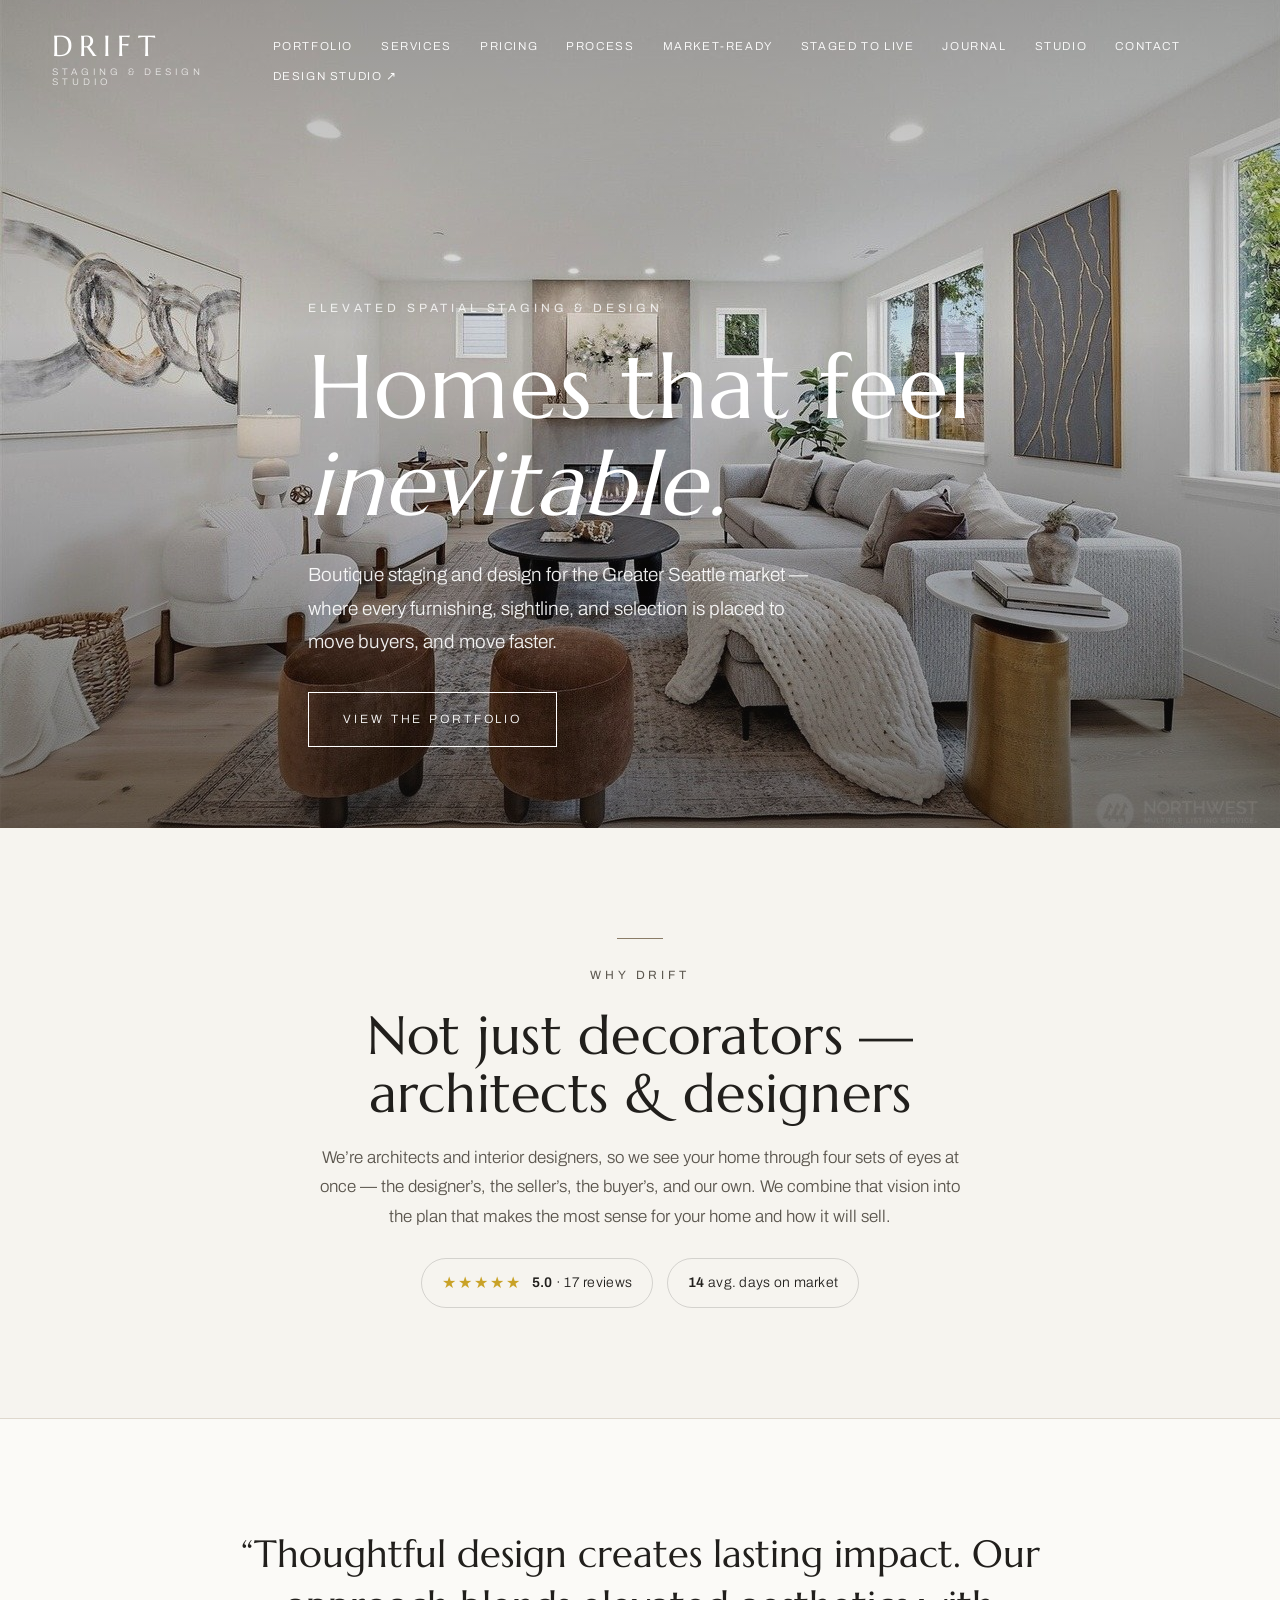
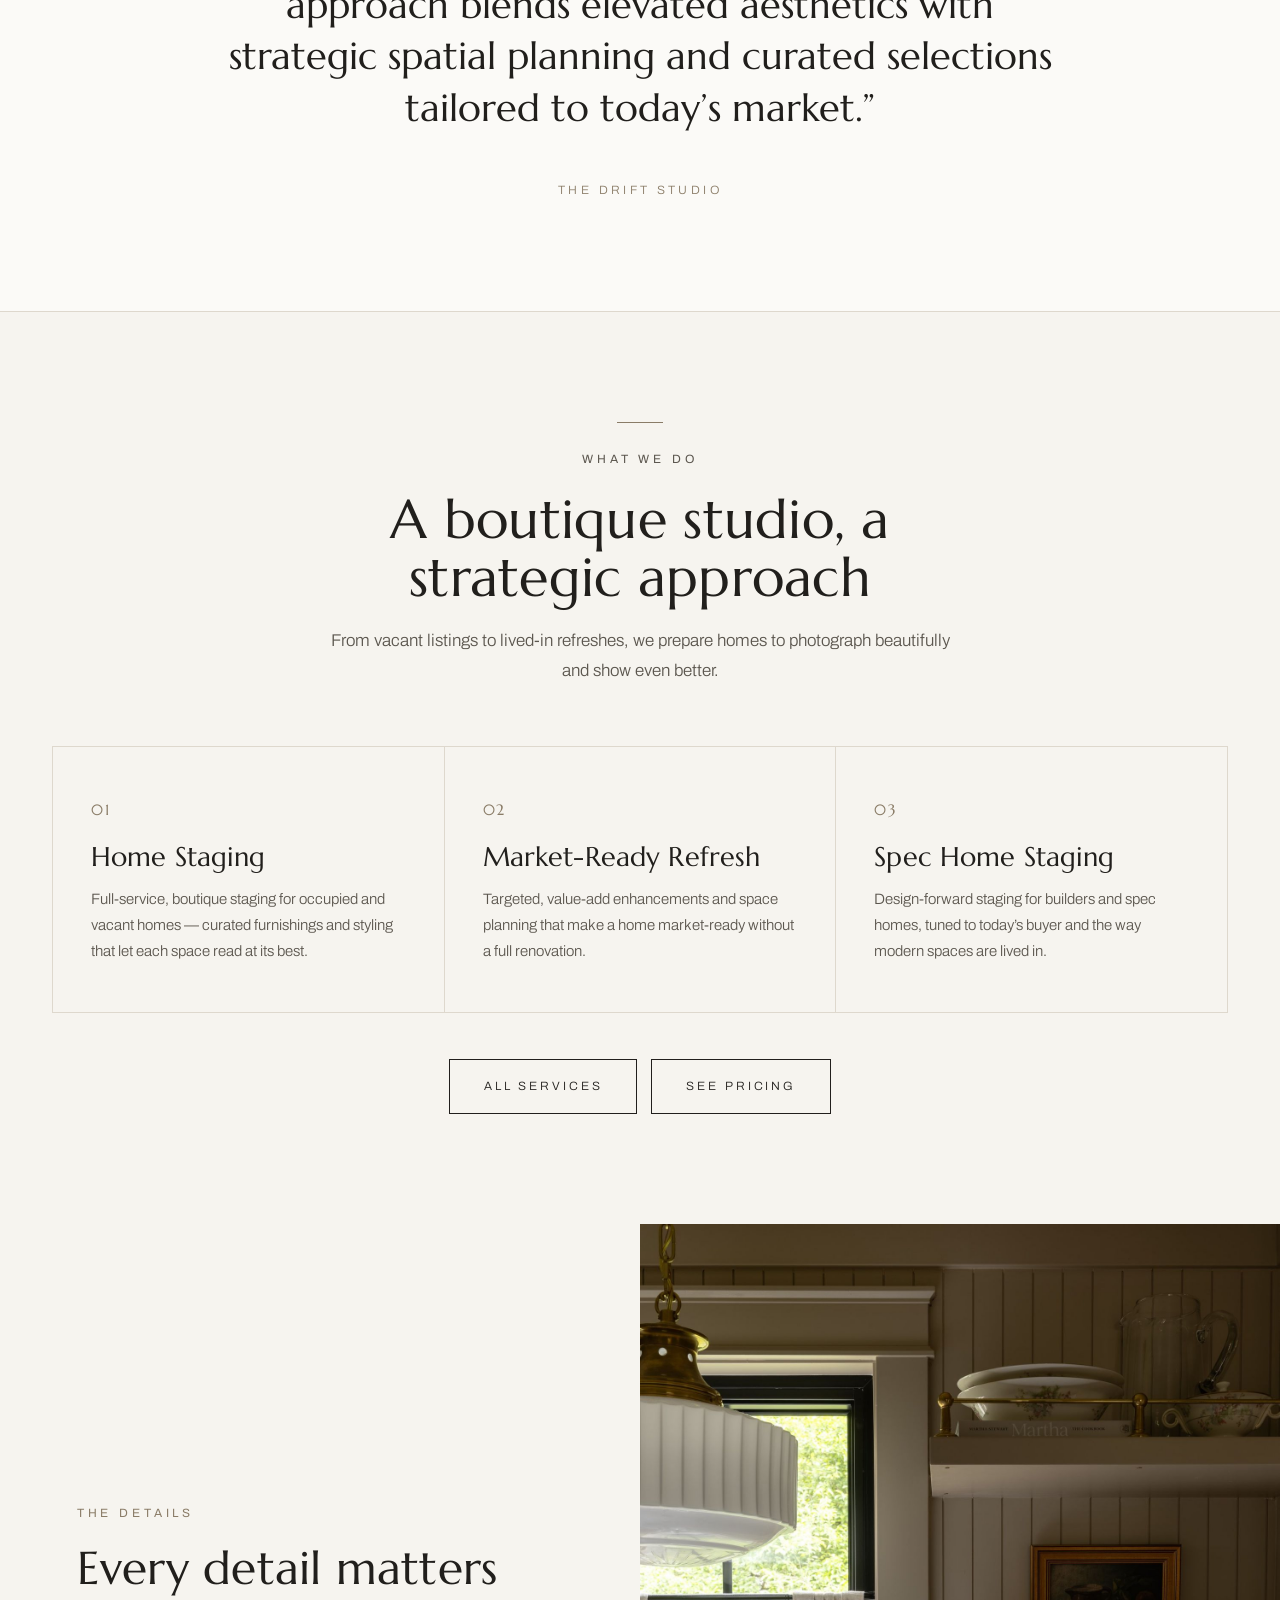
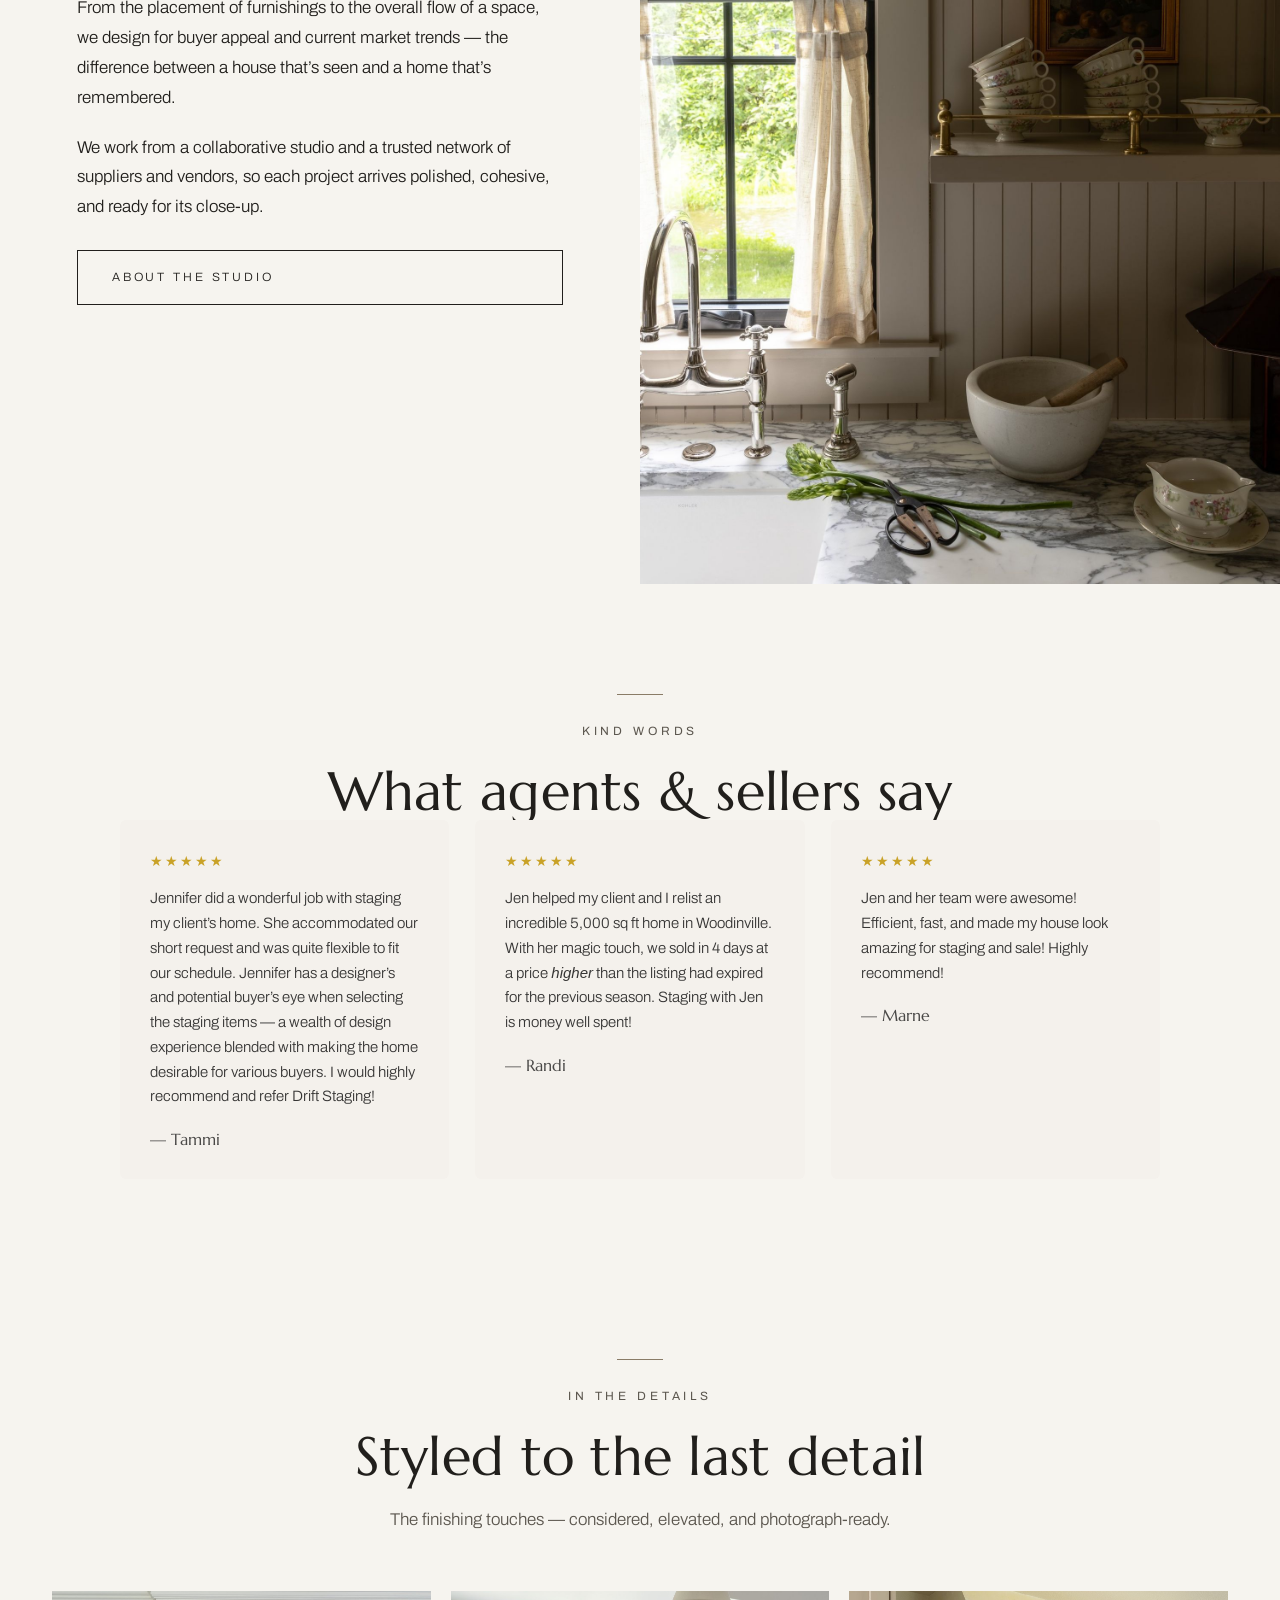
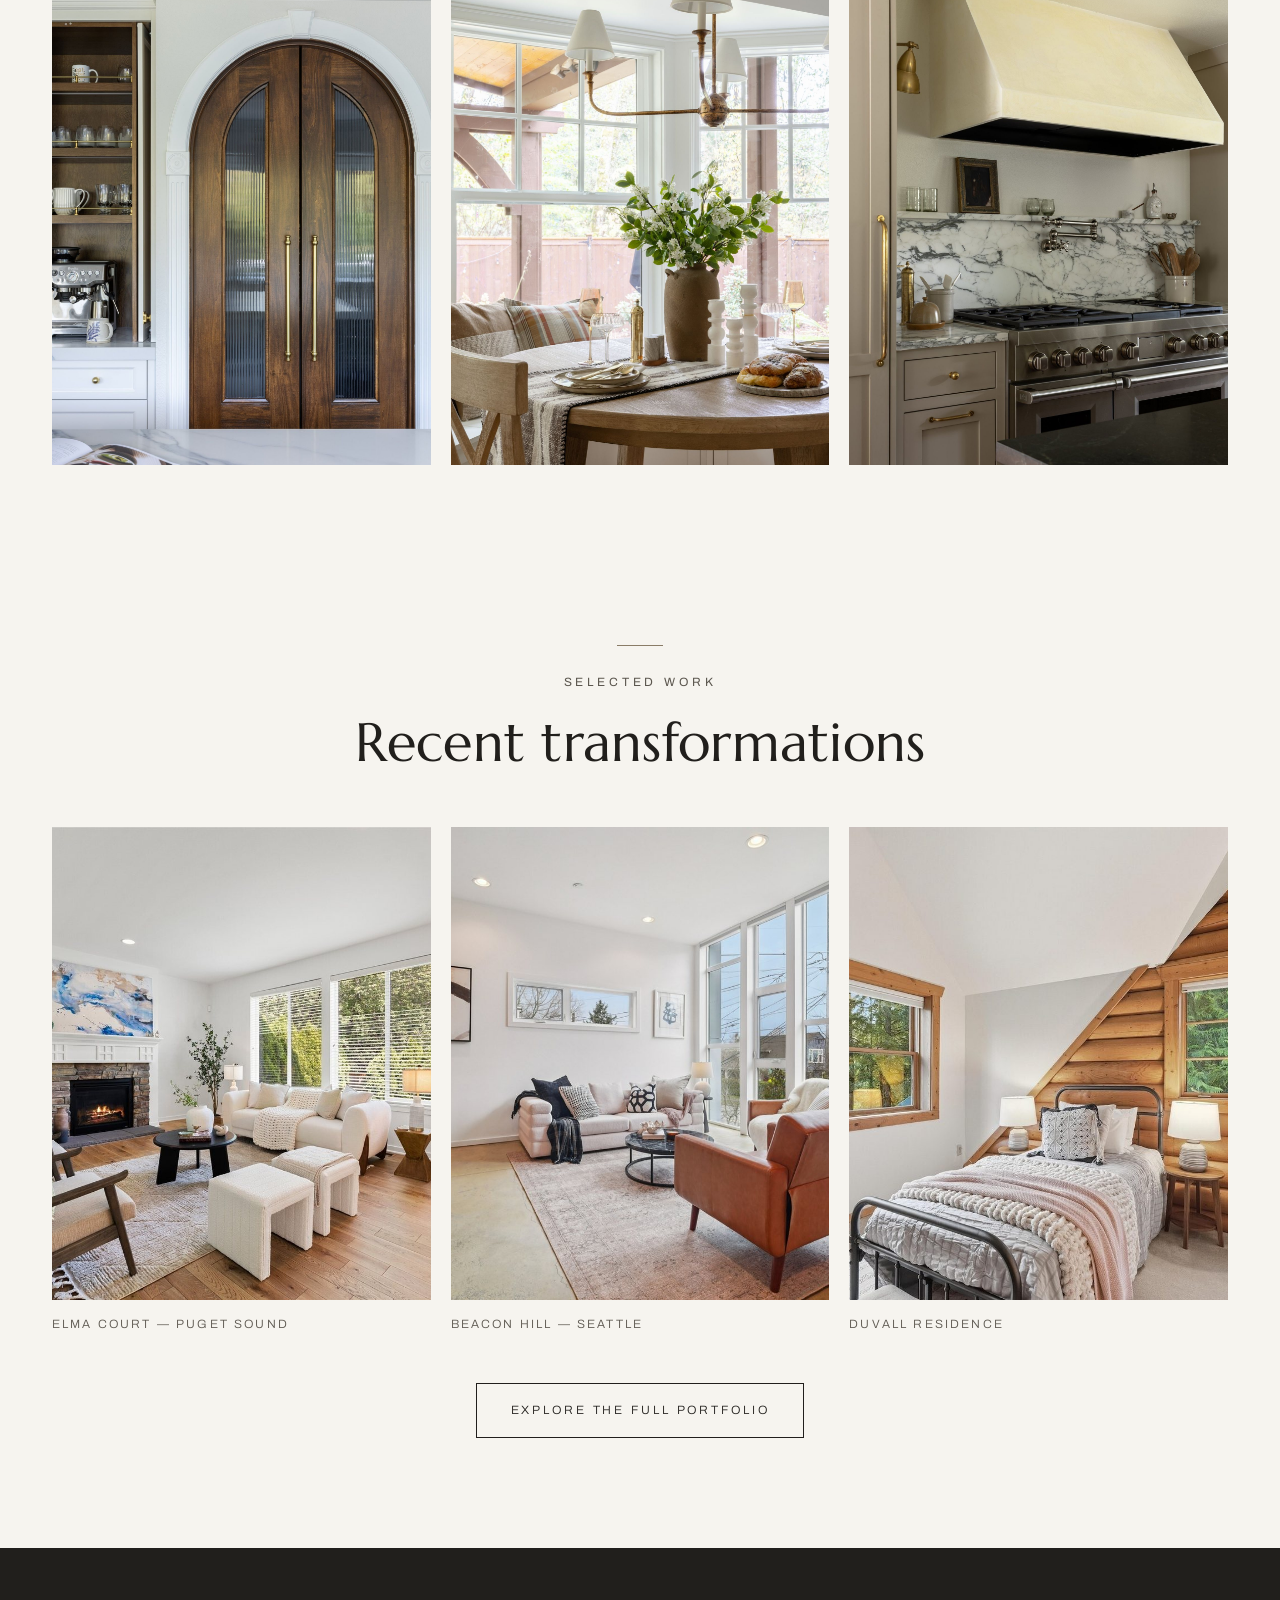
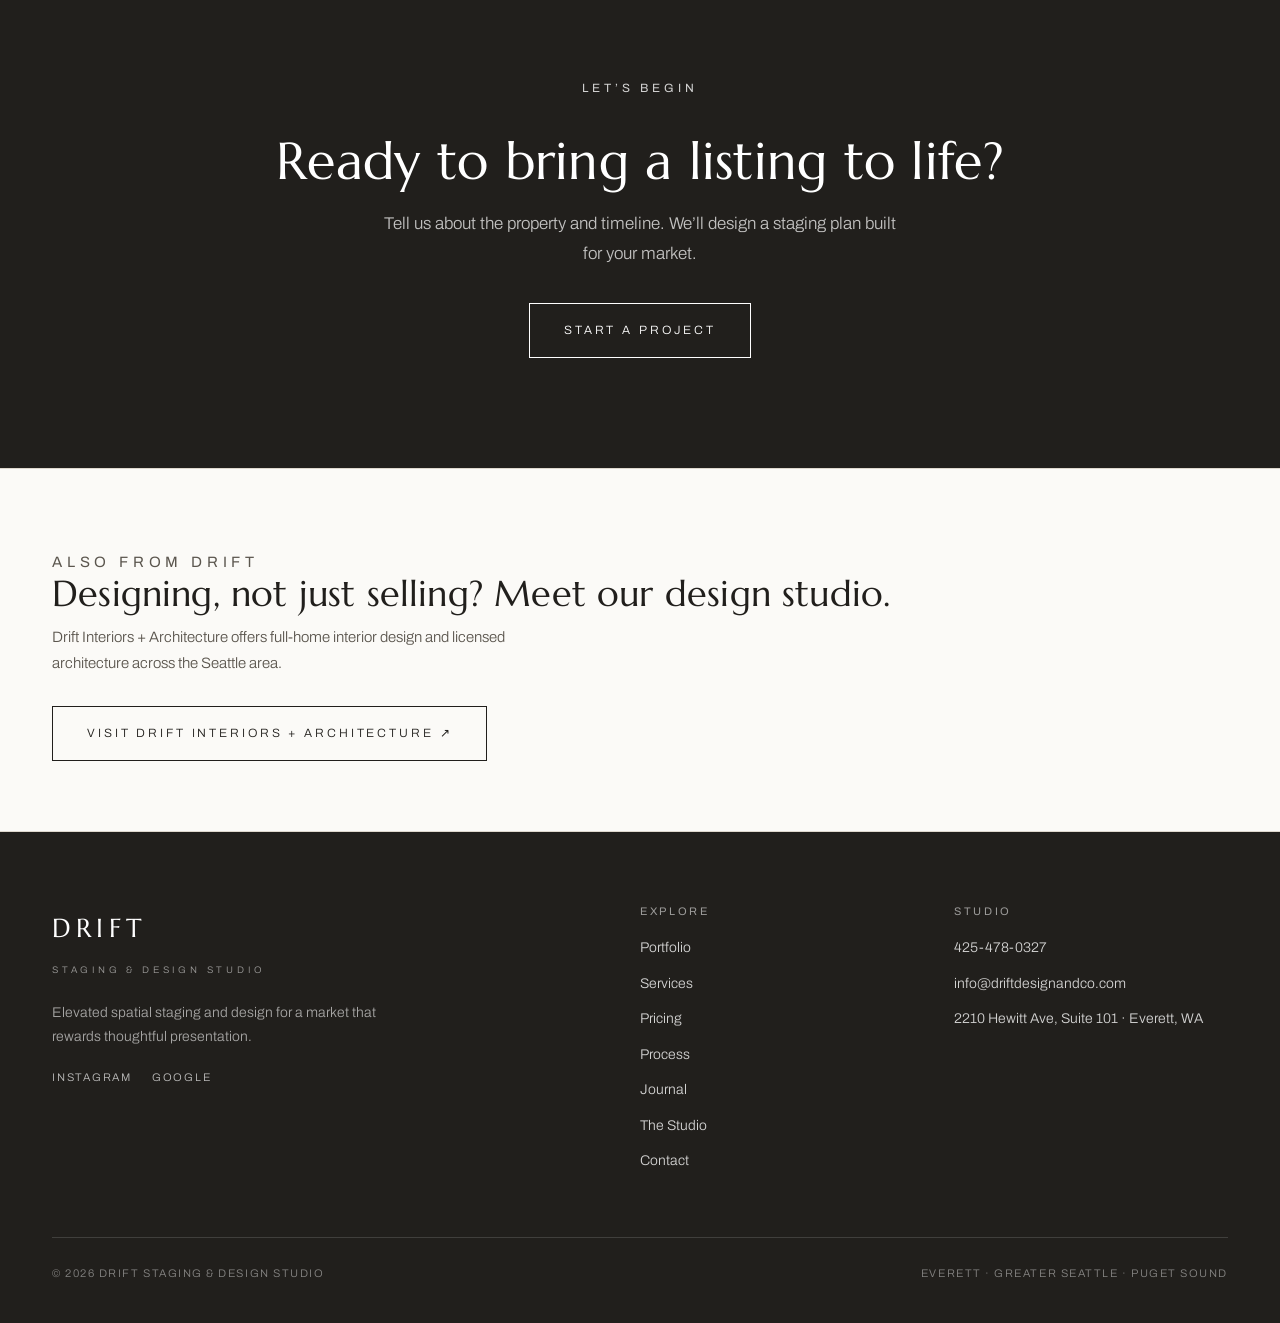
==== commit d2132a85: "Add files via upload" ====
--- a/index.html
+++ b/index.html
@@ -19,14 +19,20 @@
 <meta name="twitter:description" content="Boutique home staging and design serving Everett, Greater Seattle, and the Puget Sound region.">
 <meta name="twitter:image" content="https://www.driftdesignandco.com/assets/img/portfolio/84th-ave/84th-ave-01.jpg">
 <meta name="theme-color" content="#211f1c">
-<script type="application/ld+json">{"@context":"https://schema.org","@type":"ProfessionalService","name":"Drift Staging & Design Studio","alternateName":"Drift Staging","description":"Boutique home staging and market-ready design serving Everett, Greater Seattle, and the Puget Sound region.","image":"https://www.driftdesignandco.com/assets/img/portfolio/84th-ave/84th-ave-01.jpg","@id":"https://www.driftdesignandco.com","url":"https://www.driftdesignandco.com","telephone":"+1-425-478-0327","email":"info@driftdesignandco.com","address":{"@type":"PostalAddress","streetAddress":"2210 Hewitt Ave, Suite 101","addressLocality":"Everett","addressRegion":"WA","postalCode":"98201","addressCountry":"US"},"areaServed":["Everett","Seattle","Bellevue","Snohomish County","King County","Puget Sound"],"knowsAbout":["home staging","vacant staging","occupied staging","spec home staging","market-ready refresh","real estate staging"],"priceRange":"$$"}</script>
+<script type="application/ld+json">{"@context":"https://schema.org","@type":"ProfessionalService","name":"Drift Staging & Design Studio","alternateName":"Drift Staging","description":"Boutique home staging and market-ready design serving Everett, Greater Seattle, and the Puget Sound region.","image":"https://www.driftdesignandco.com/assets/img/portfolio/84th-ave/84th-ave-01.jpg","@id":"https://www.driftdesignandco.com","url":"https://www.driftdesignandco.com","telephone":"+1-425-478-0327","email":"info@driftdesignandco.com","address":{"@type":"PostalAddress","streetAddress":"2210 Hewitt Ave, Suite 101","addressLocality":"Everett","addressRegion":"WA","postalCode":"98201","addressCountry":"US"},"areaServed":["Everett","Seattle","Bellevue","Snohomish County","King County","Puget Sound"],"knowsAbout":["home staging","vacant staging","occupied staging","spec home staging","market-ready refresh","real estate staging"],"priceRange":"$$","aggregateRating":{"@type":"AggregateRating","ratingValue":"5.0","reviewCount":"17"}}</script>
 <link rel="preconnect" href="https://fonts.googleapis.com"><link rel="preconnect" href="https://fonts.gstatic.com" crossorigin><link href="https://fonts.googleapis.com/css2?family=Marcellus&family=Archivo:wght@300;400;500;600&display=swap" rel="stylesheet">
 <link rel="stylesheet" href="assets/css/style.css">
 <style>
 .why-drift{text-align:center;}
-.trust-badge{display:inline-flex;align-items:center;gap:10px;margin-top:26px;padding:10px 20px;border:1px solid rgba(0,0,0,.14);border-radius:100px;font-family:'Archivo',sans-serif;font-size:14px;letter-spacing:.02em;}
+.stat-row{display:flex;flex-wrap:wrap;justify-content:center;gap:14px;margin-top:26px;}
+.trust-badge{display:inline-flex;align-items:center;gap:10px;padding:10px 20px;border:1px solid rgba(0,0,0,.14);border-radius:100px;font-family:'Archivo',sans-serif;font-size:14px;letter-spacing:.02em;}
 .trust-badge .stars{color:#c9a227;font-size:16px;letter-spacing:2px;}
 .trust-badge strong{font-weight:600;}
+.testimonials{display:grid;grid-template-columns:repeat(auto-fit,minmax(280px,1fr));gap:26px;max-width:1040px;margin:0 auto;}
+.tcard{background:#f4f1ec;border-radius:6px;padding:30px 30px 26px;margin:0;}
+.tcard blockquote{margin:0;font-family:'Archivo',sans-serif;font-size:15px;line-height:1.65;color:rgba(0,0,0,.78);}
+.tcard .stars{color:#c9a227;letter-spacing:2px;font-size:14px;display:block;margin-bottom:12px;}
+.tcard figcaption{margin-top:16px;font-family:'Marcellus',serif;font-size:16px;color:rgba(0,0,0,.7);}
 </style>
 </head>
 <body>
@@ -41,8 +47,10 @@
 <a href="portfolio.html">Portfolio</a>
 <a href="services.html">Services</a>
 <a href="pricing.html">Pricing</a>
+<a href="process.html">Process</a>
 <a href="market-ready.html">Market-Ready</a>
 <a href="staged-to-live.html">Staged to Live</a>
+<a href="journal.html">Journal</a>
 <a href="about.html">Studio</a>
 <a href="contact.html">Contact</a>
 <a href="https://www.drift-ia.com" target="_blank" rel="noopener">Design Studio &nearr;</a>
@@ -69,7 +77,10 @@
 <p class="eyebrow">Why Drift</p>
 <h2>Not just decorators &mdash; architects &amp; designers</h2>
 <p>We&rsquo;re architects and interior designers, so we see your home through four sets of eyes at once &mdash; the designer&rsquo;s, the seller&rsquo;s, the buyer&rsquo;s, and our own. We combine that vision into the plan that makes the most sense for your home and how it will sell.</p>
+<div class="stat-row">
 <div class="trust-badge"><span class="stars">&#9733;&#9733;&#9733;&#9733;&#9733;</span> <span><strong>5.0</strong> &middot; 17 reviews</span></div>
+<div class="trust-badge"><span><strong>14</strong> avg. days on market</span></div>
+</div>
 </div>
 </div>
 </section>
@@ -118,6 +129,21 @@
 <p>From the placement of furnishings to the overall flow of a space, we design for buyer appeal and current market trends — the difference between a house that&rsquo;s seen and a home that&rsquo;s remembered.</p>
 <p>We work from a collaborative studio and a trusted network of suppliers and vendors, so each project arrives polished, cohesive, and ready for its close-up.</p>
 <a class="btn" href="about.html" style="margin-top:8px;">About the Studio</a>
+</div>
+</section>
+
+<section class="pad">
+<div class="wrap">
+<div class="section-head center reveal">
+<hr class="rule">
+<p class="eyebrow">Kind Words</p>
+<h2>What agents &amp; sellers say</h2>
+</div>
+<div class="testimonials reveal">
+<figure class="tcard"><span class="stars">&#9733;&#9733;&#9733;&#9733;&#9733;</span><blockquote>Jennifer did a wonderful job with staging my client&rsquo;s home. She accommodated our short request and was quite flexible to fit our schedule. Jennifer has a designer&rsquo;s and potential buyer&rsquo;s eye when selecting the staging items &mdash; a wealth of design experience blended with making the home desirable for various buyers. I would highly recommend and refer Drift Staging!</blockquote><figcaption>&mdash; Tammi</figcaption></figure>
+<figure class="tcard"><span class="stars">&#9733;&#9733;&#9733;&#9733;&#9733;</span><blockquote>Jen helped my client and I relist an incredible 5,000 sq ft home in Woodinville. With her magic touch, we sold in 4 days at a price <em>higher</em> than the listing had expired for the previous season. Staging with Jen is money well spent!</blockquote><figcaption>&mdash; Randi</figcaption></figure>
+<figure class="tcard"><span class="stars">&#9733;&#9733;&#9733;&#9733;&#9733;</span><blockquote>Jen and her team were awesome! Efficient, fast, and made my house look amazing for staging and sale! Highly recommend!</blockquote><figcaption>&mdash; Marne</figcaption></figure>
+</div>
 </div>
 </section>
 
@@ -190,6 +216,8 @@
 <a href="portfolio.html">Portfolio</a>
 <a href="services.html">Services</a>
 <a href="pricing.html">Pricing</a>
+<a href="process.html">Process</a>
+<a href="journal.html">Journal</a>
 <a href="about.html">The Studio</a>
 <a href="contact.html">Contact</a>
 </div>
